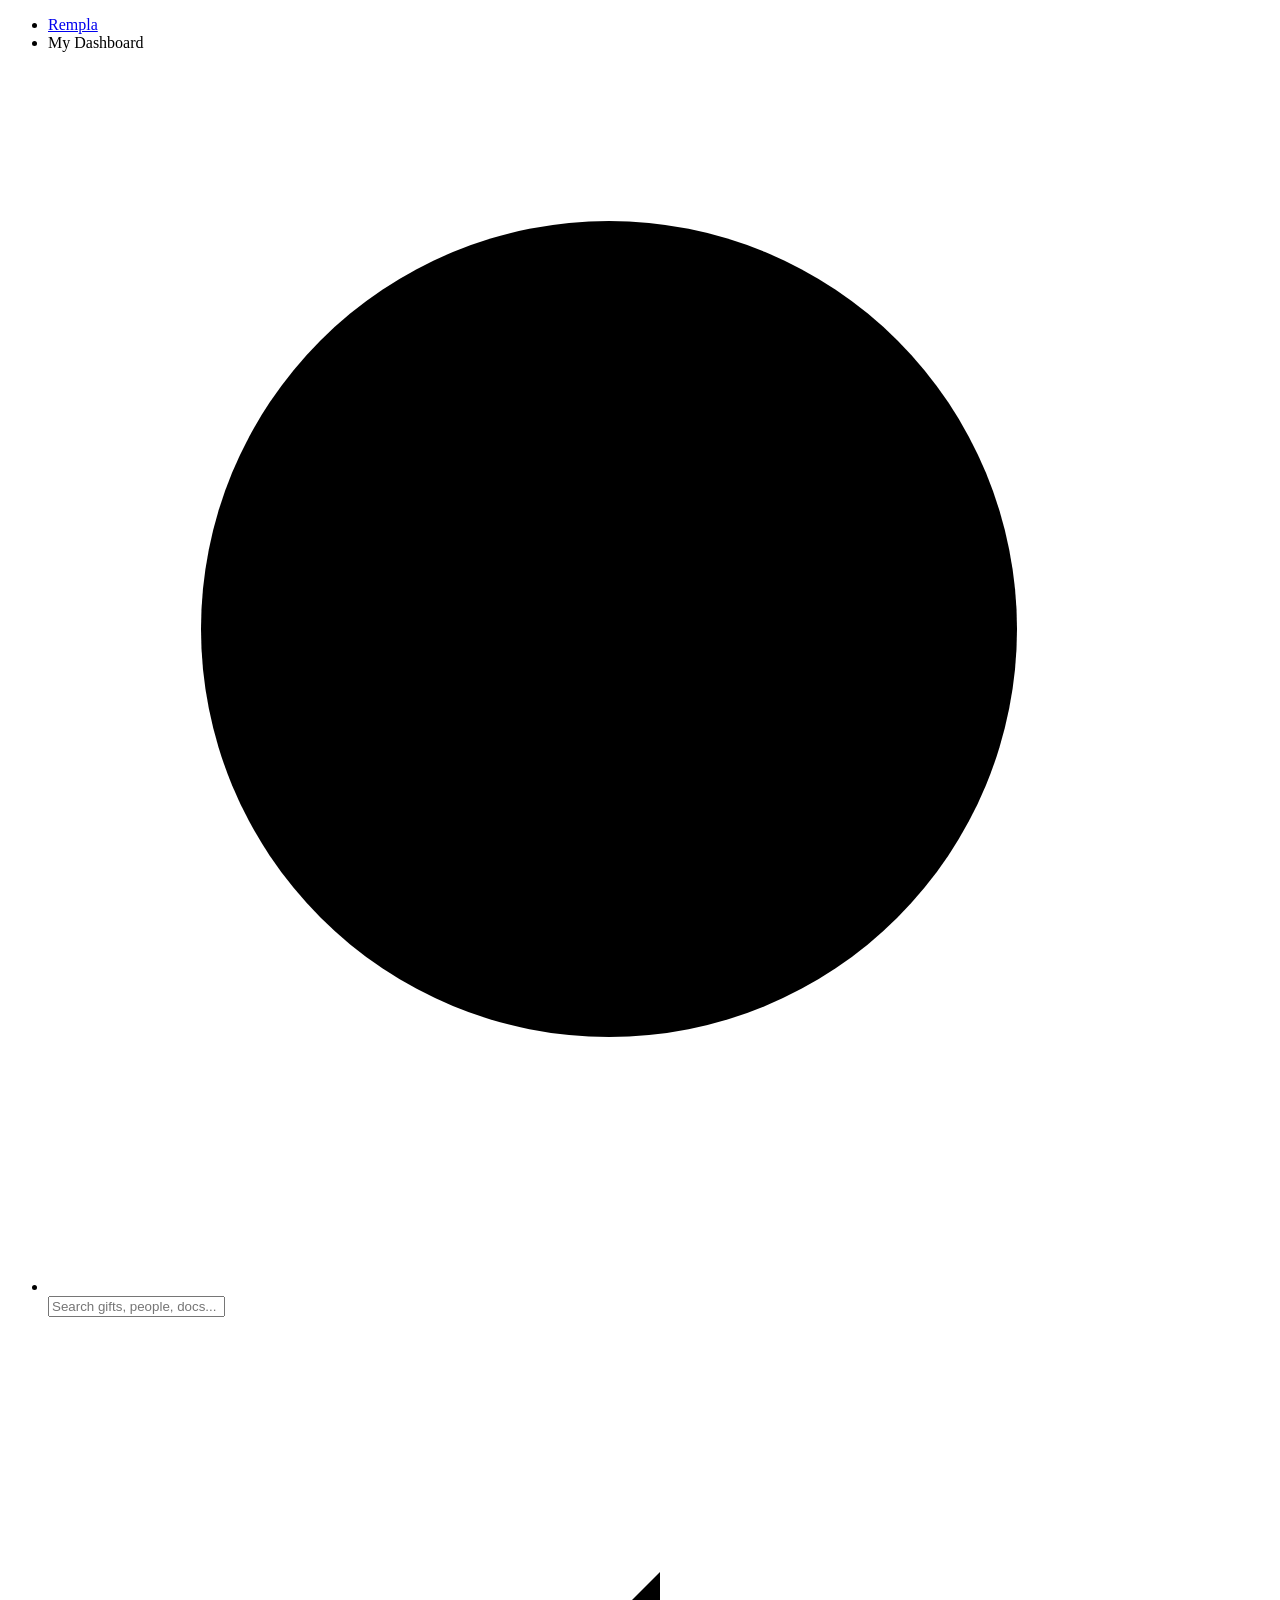
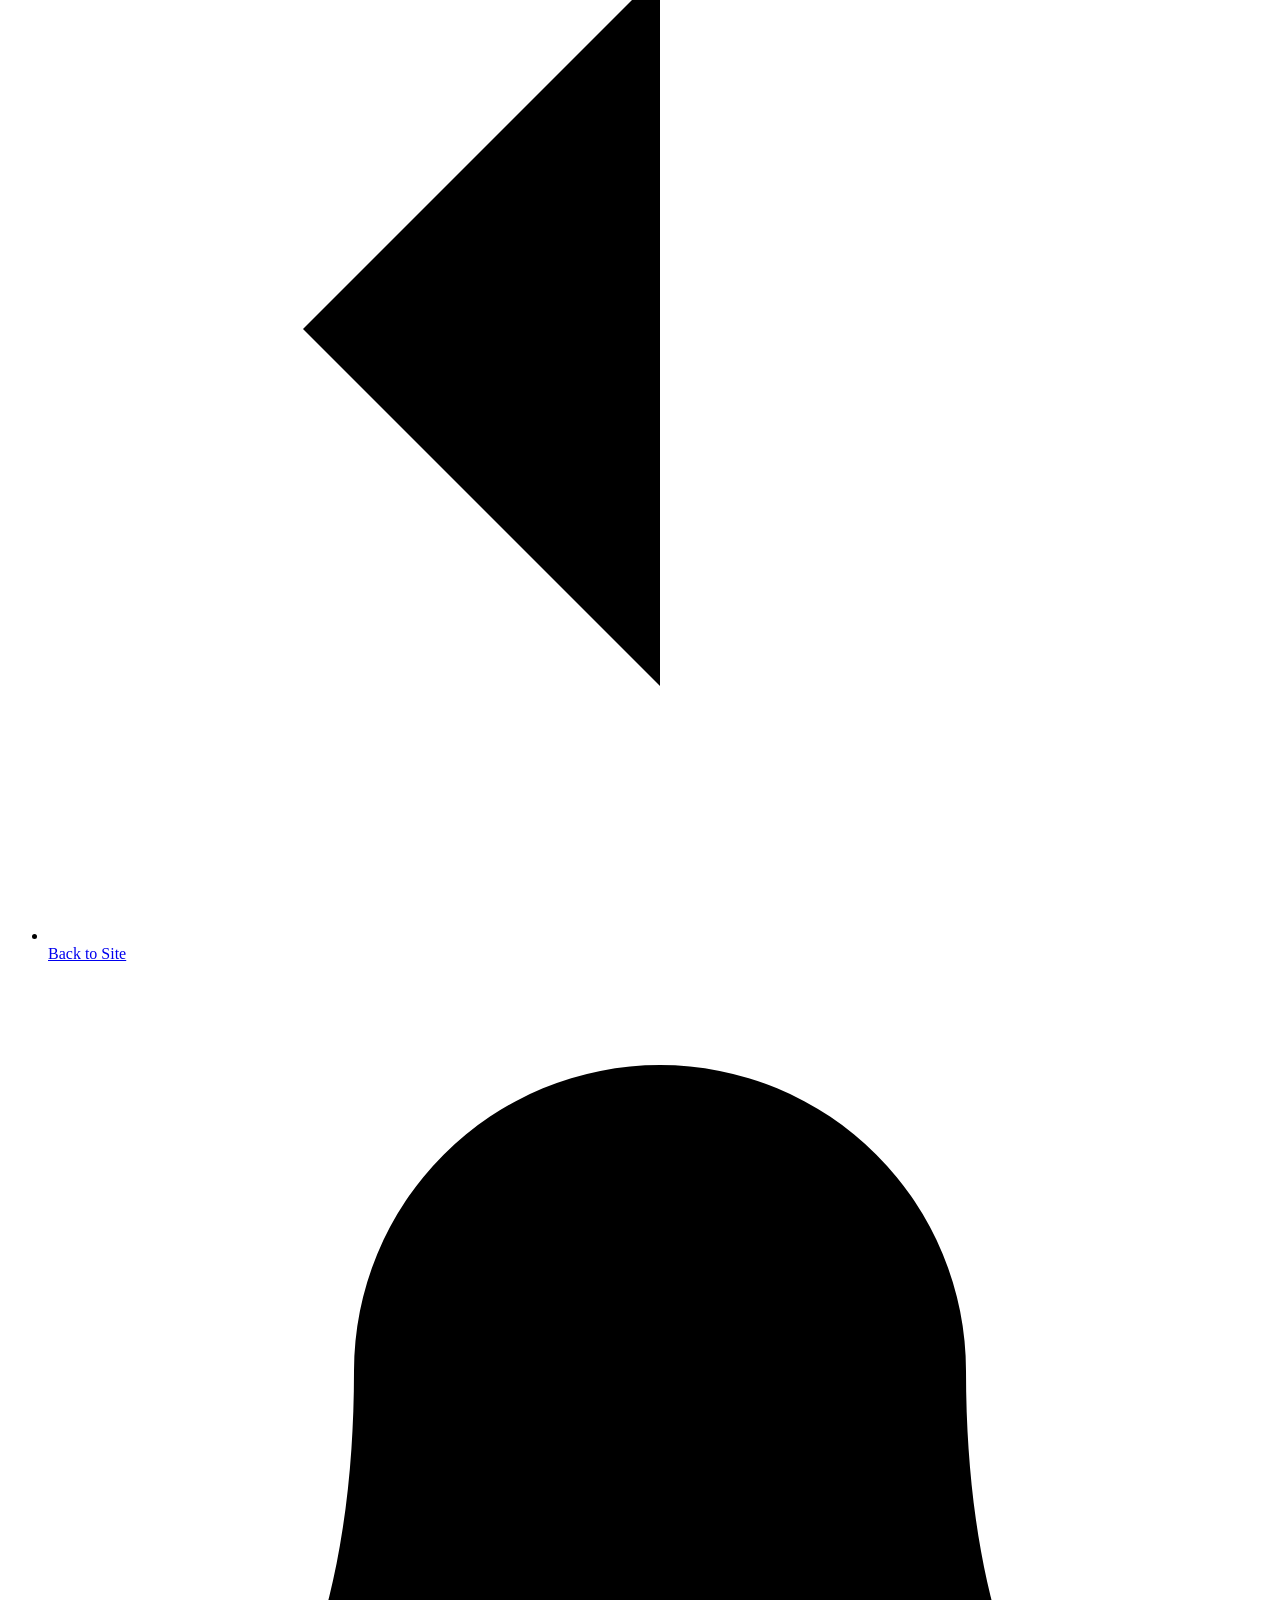
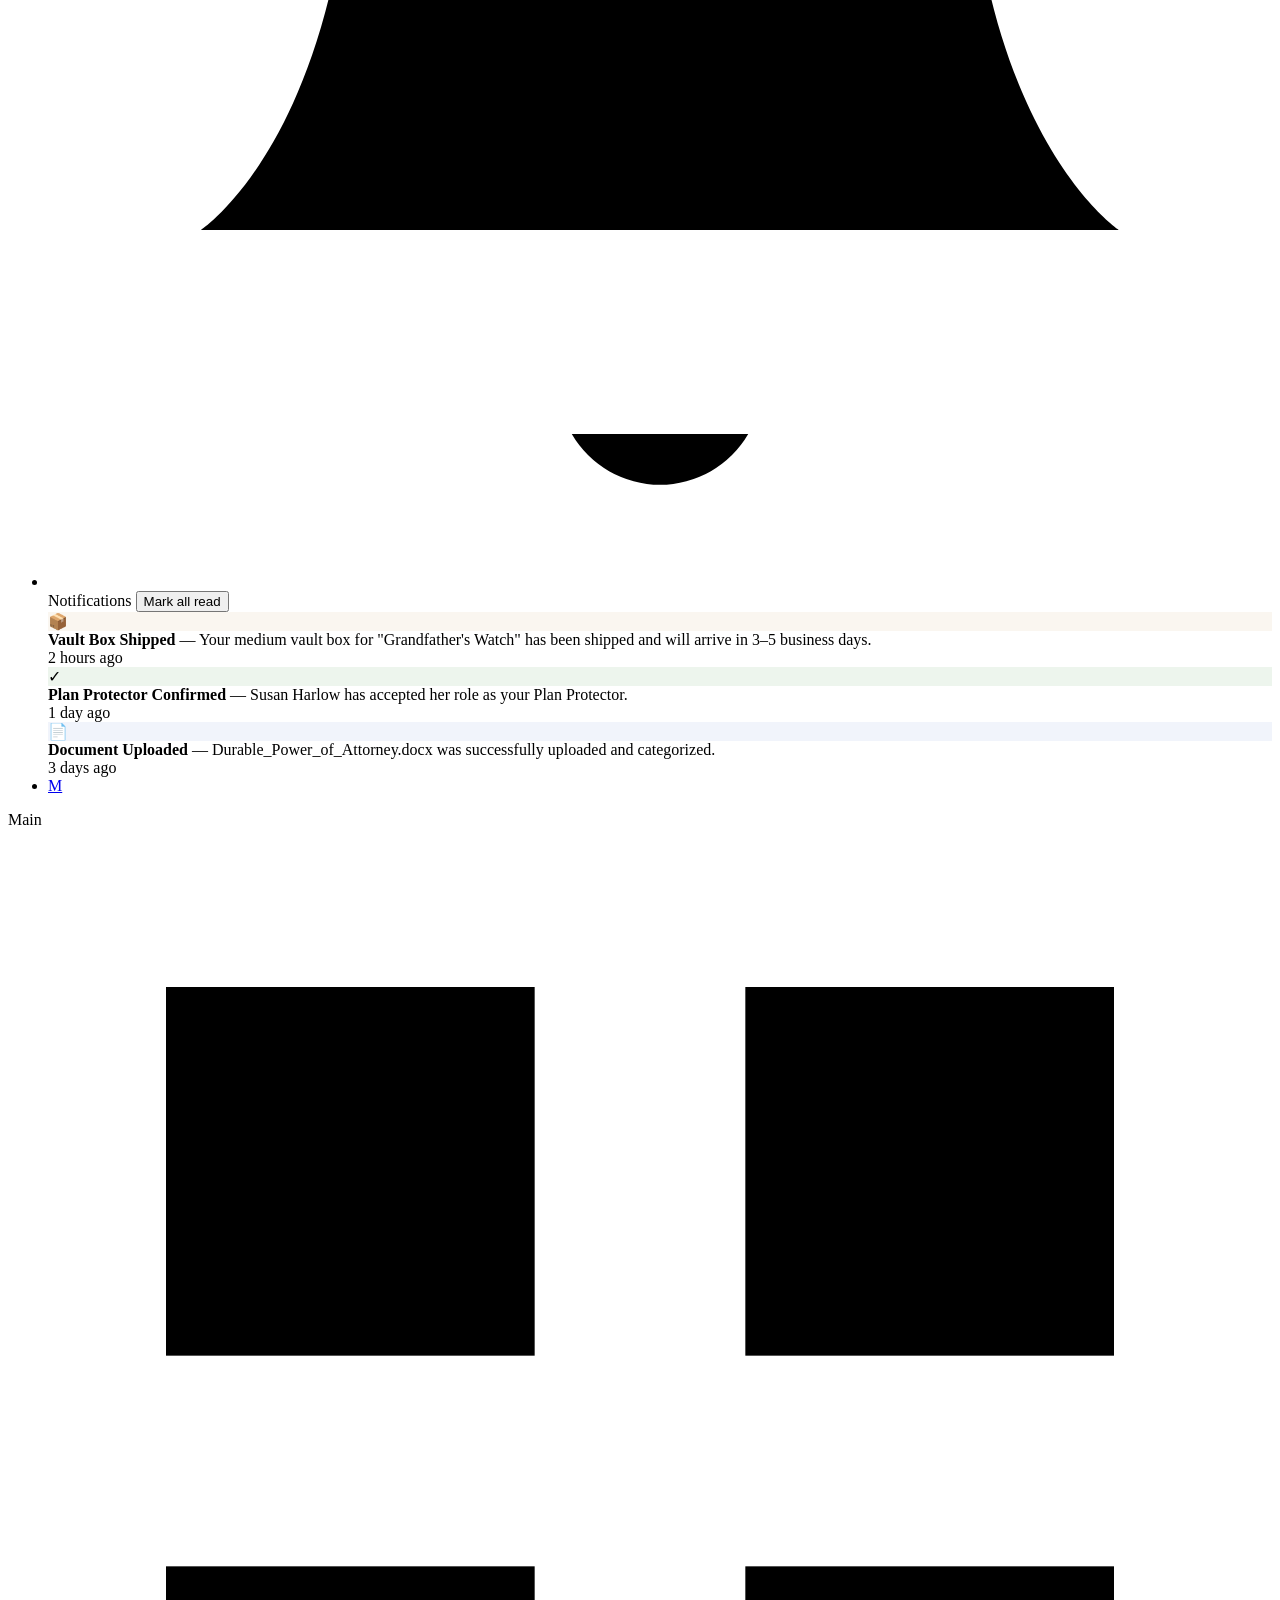
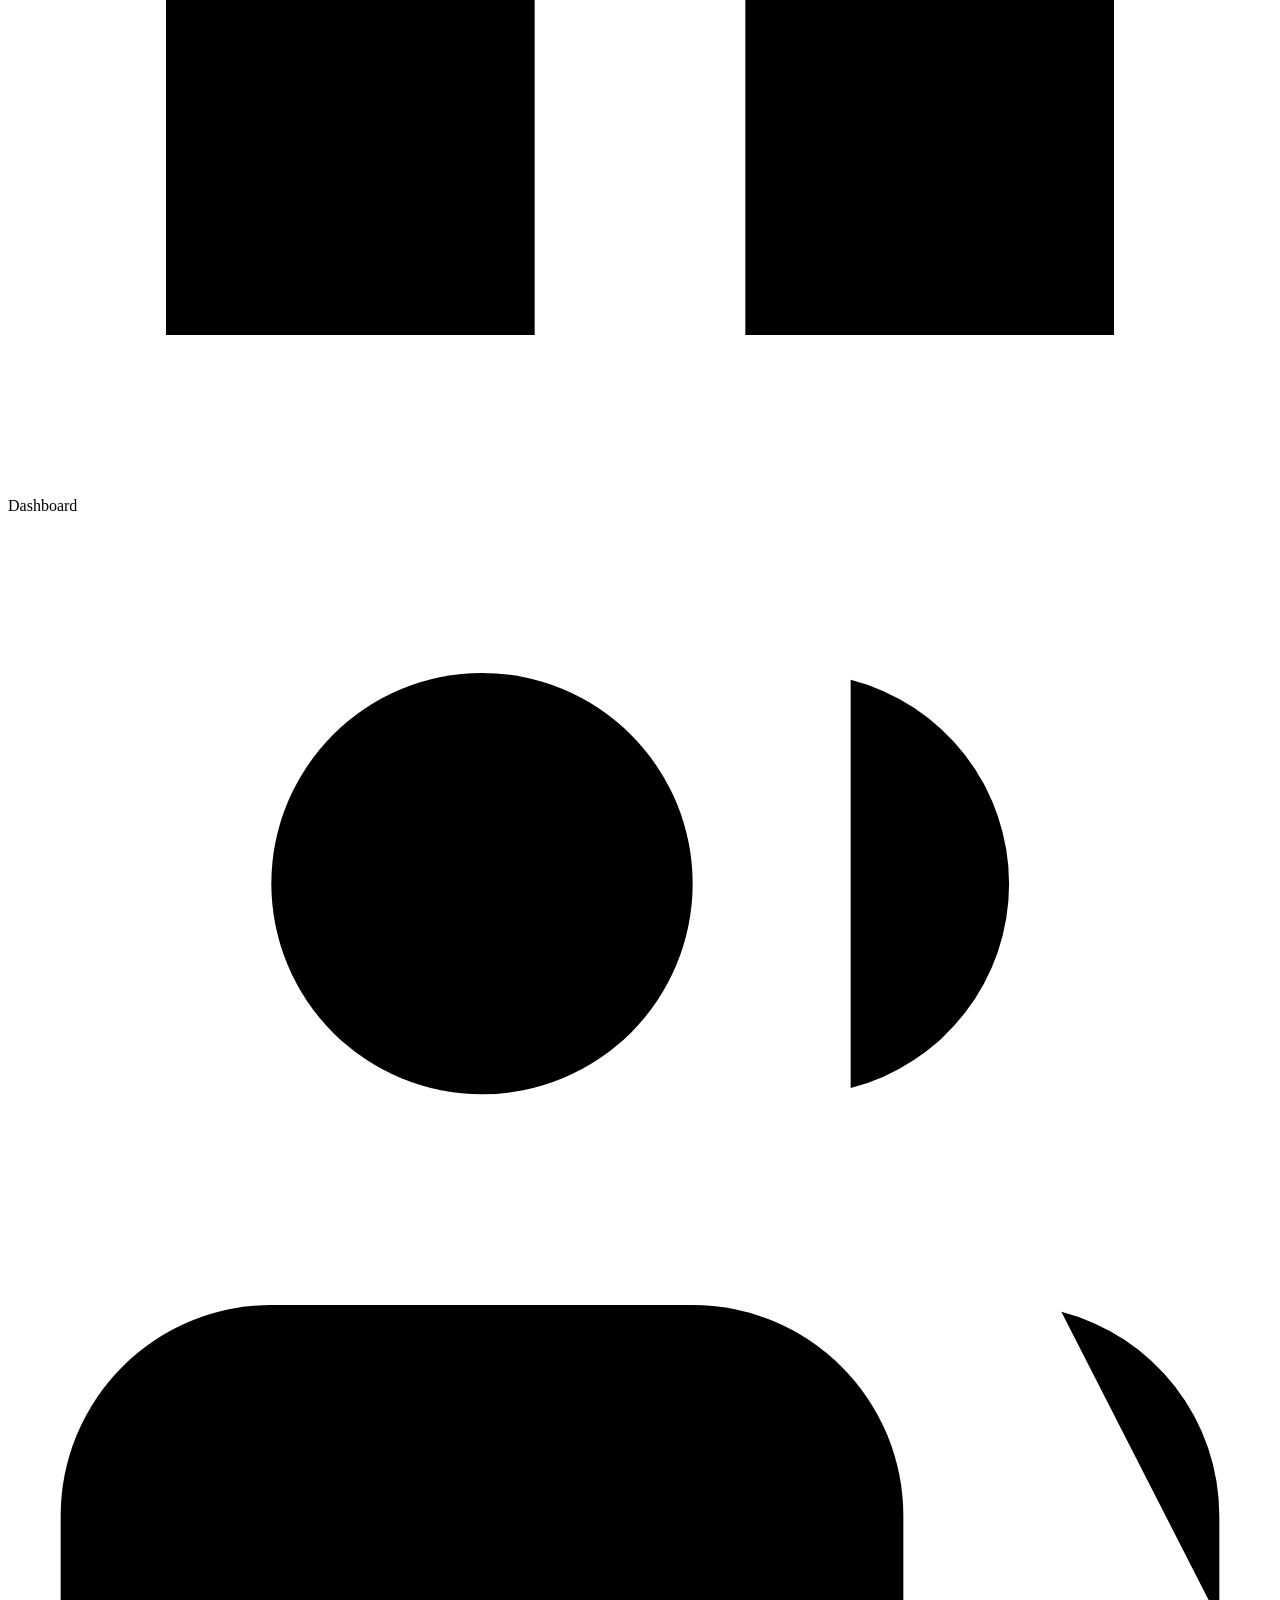
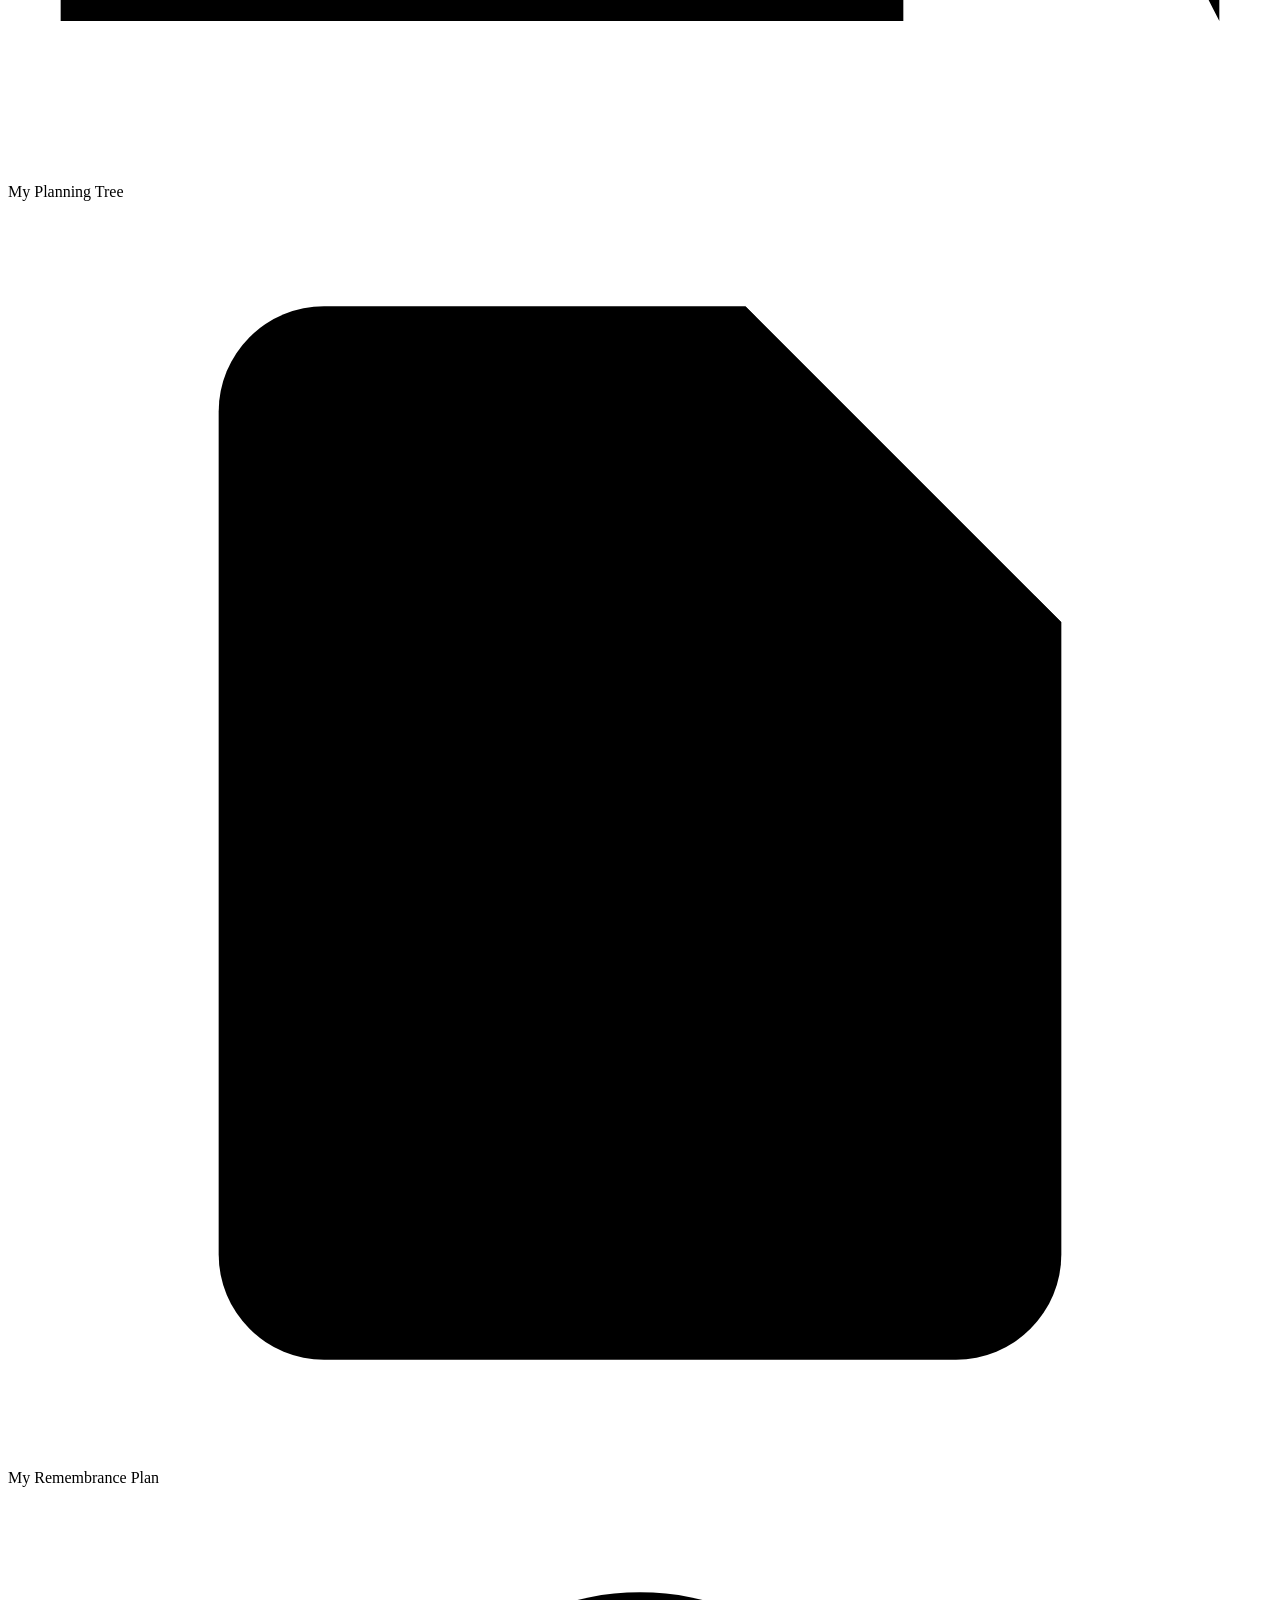
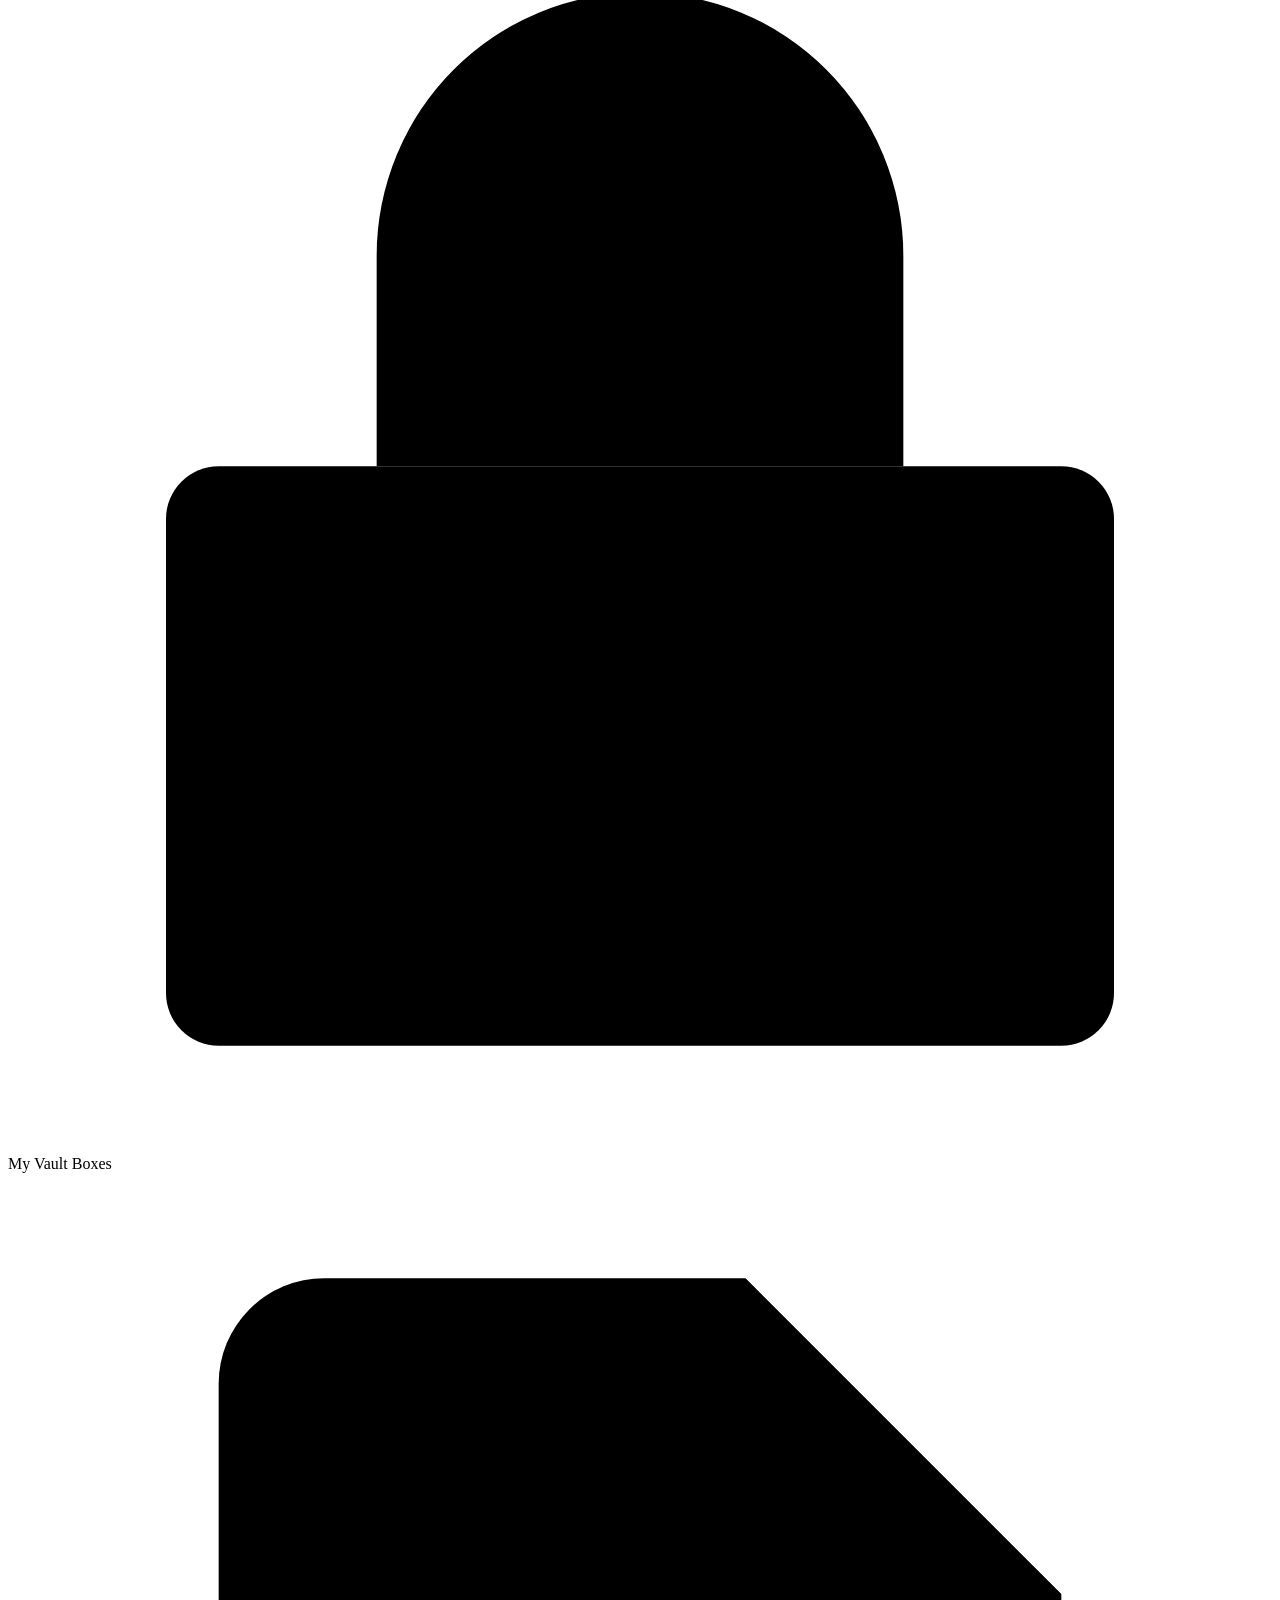
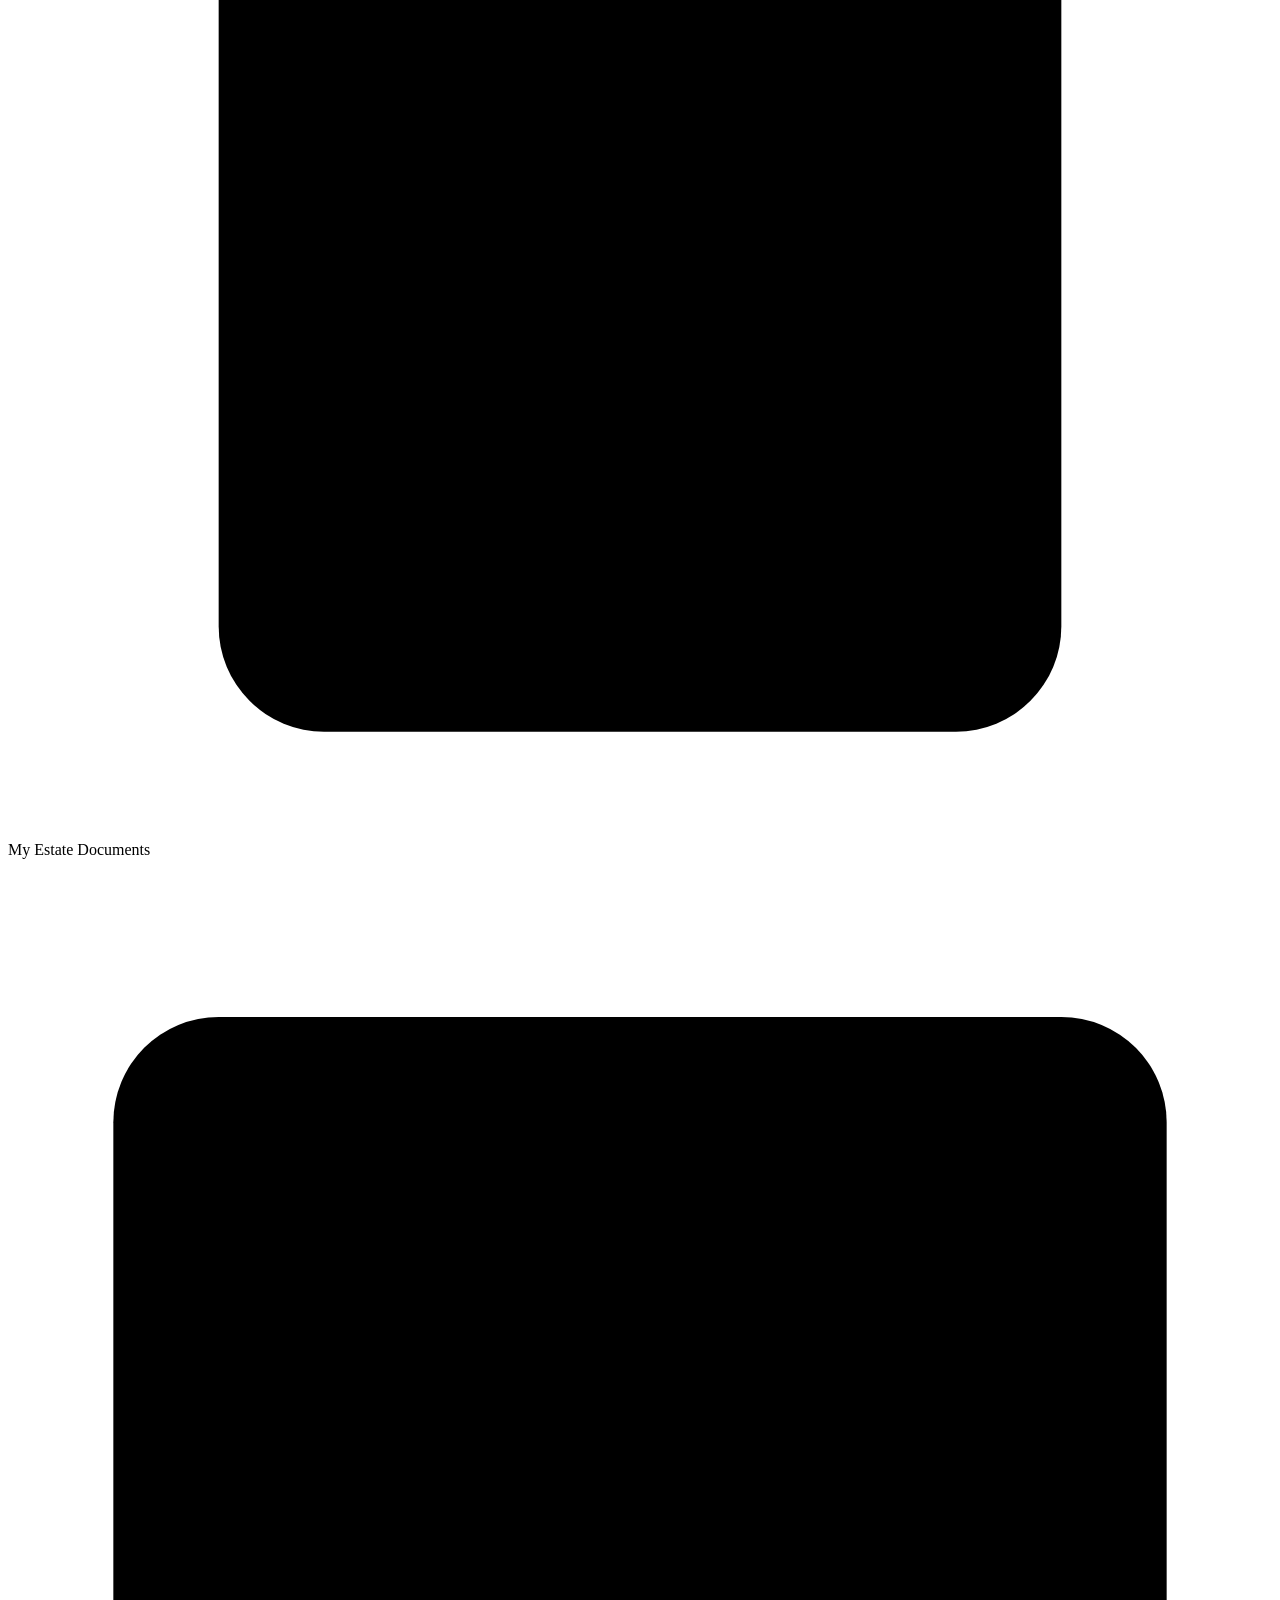
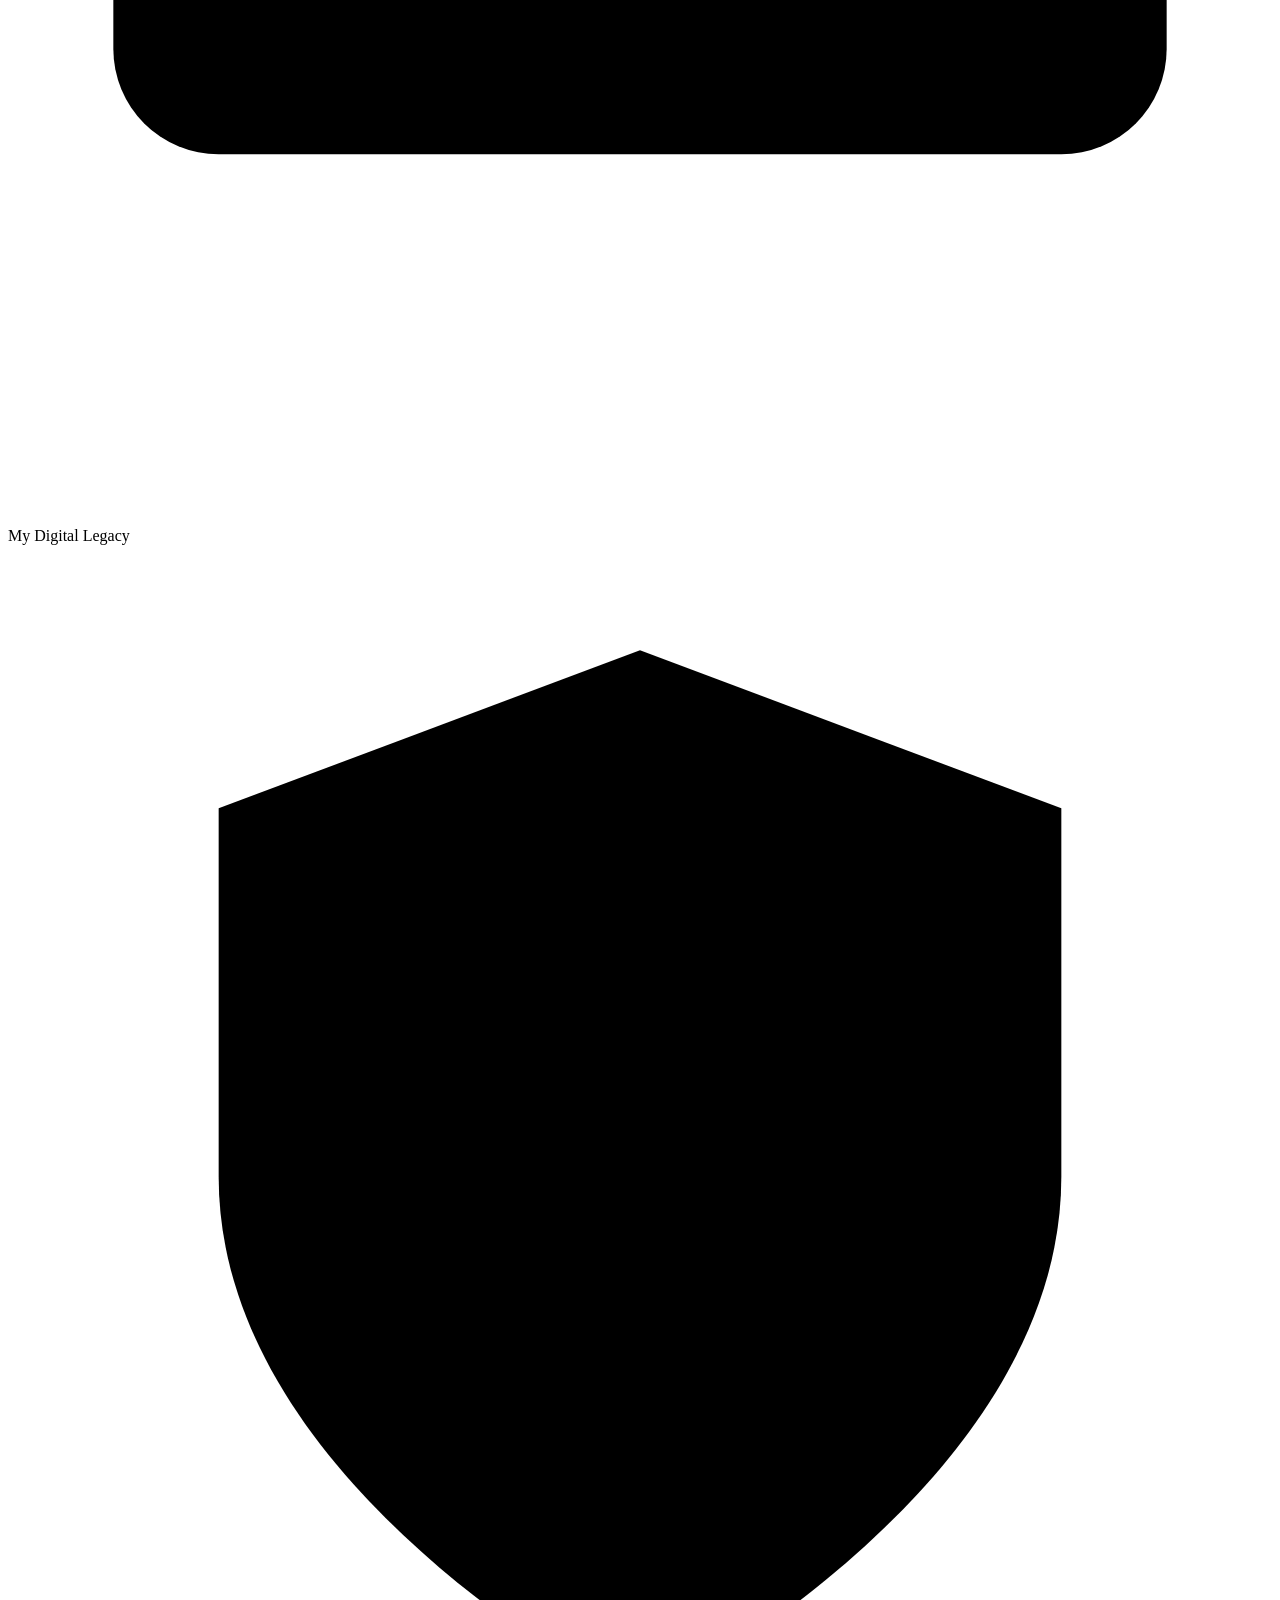
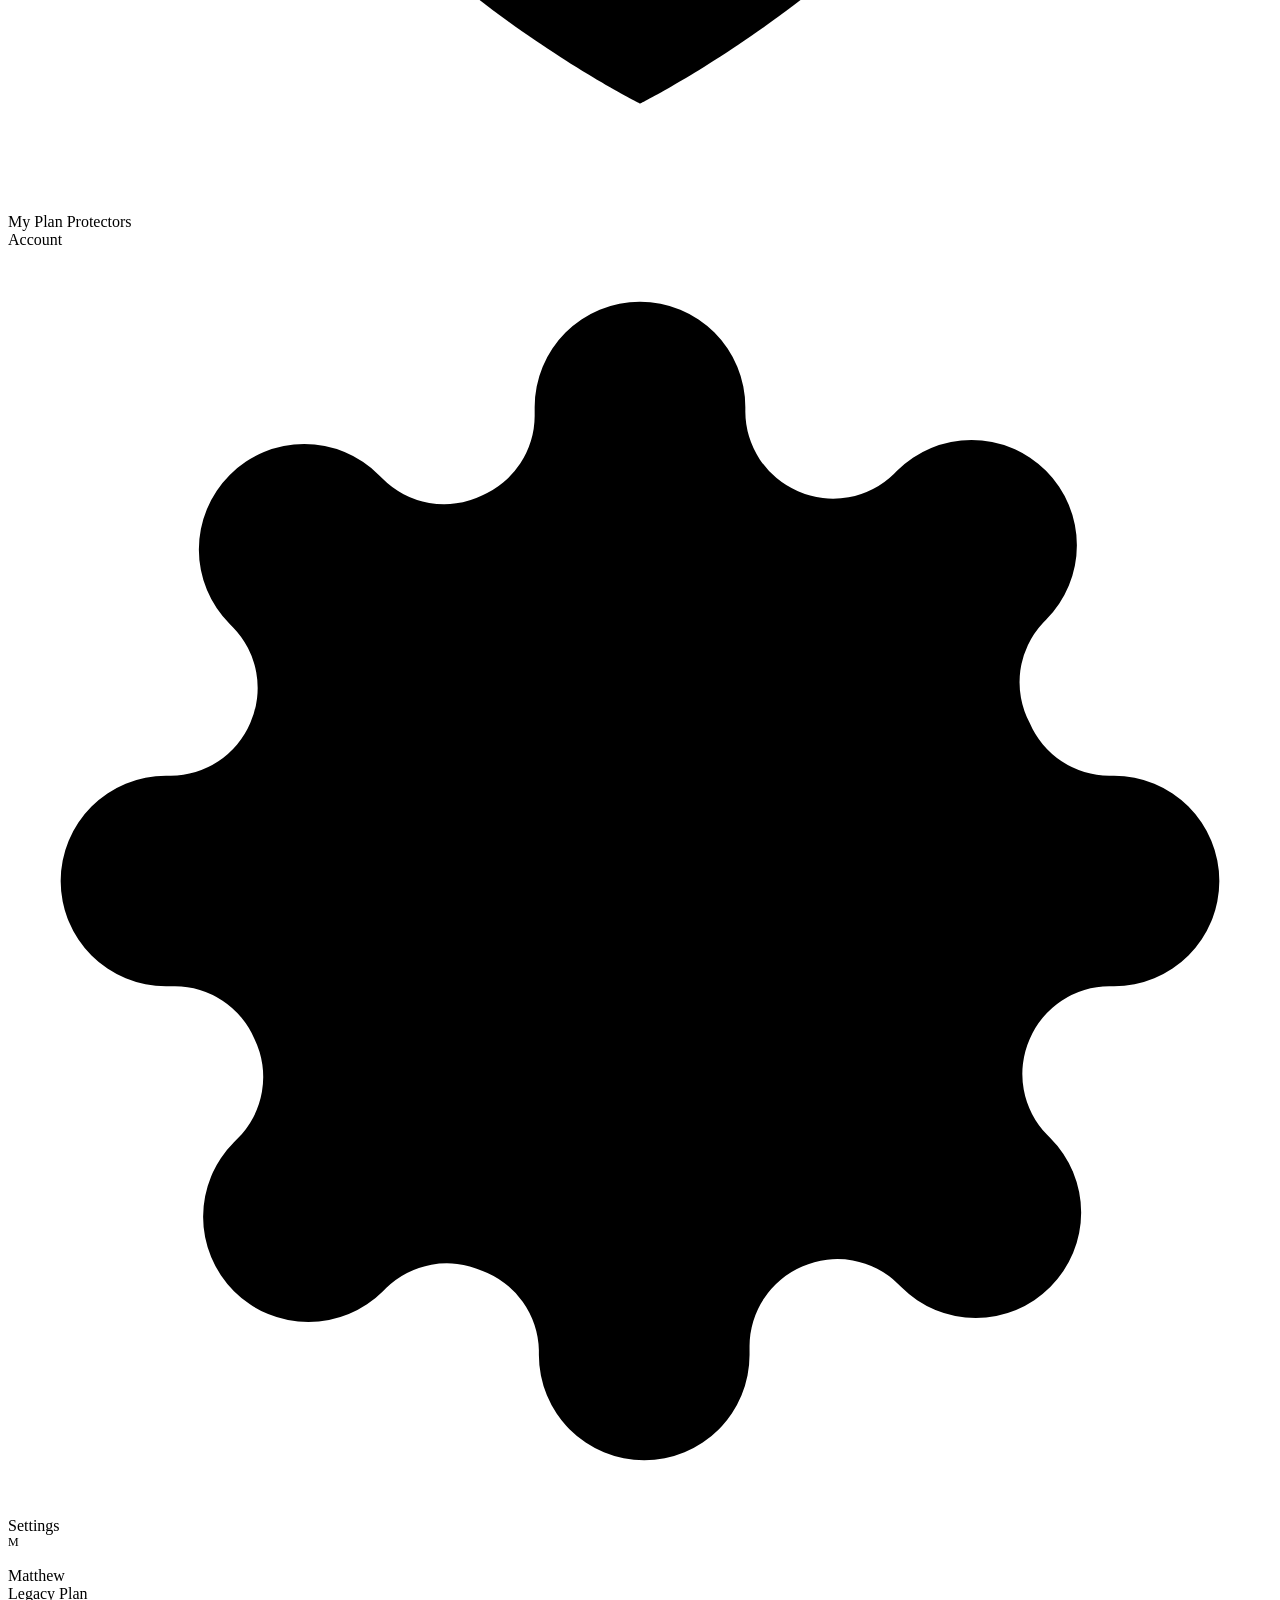
==== dashboard/index.html @ 95b078b5 "Creating folders insted of single files following the project rules" ====
<!DOCTYPE html>
<html lang="en">
<head>
    <meta charset="UTF-8">
    <meta name="viewport" content="width=device-width, initial-scale=1.0">
    <title>Dashboard</title>
    <link rel="stylesheet" href="../assets/css/main.css" />
</head>
<body>
    <div class="container">
        <header>
            <ul><li><a href="index.html" class="the-logo">Rempla</a></li><li class="breadcrumb">My Dashboard</li></ul>
            <ul>
                <li class="dash-search"><svg viewBox="0 0 24 24"><circle cx="11" cy="11" r="8"></circle><line x1="21" y1="21" x2="16.65" y2="16.65"></line></svg><input type="text" placeholder="Search gifts, people, docs..."></li>
                <li><a href="#" class="dash-back"><svg viewBox="0 0 24 24"><path d="M19 12H5M12 5l-7 7 7 7"></path></svg> Back to Site</a></li>
                <li class="notifications"><a href="#" class="inbox-bell"><svg viewBox="0 0 24 24"><path d="M18 8A6 6 0 006 8c0 7-3 9-3 9h18s-3-2-3-9M13.73 21a2 2 0 01-3.46 0"></path></svg></a>
                    <div class="notif-dropdown open" id="notif-dropdown">
                        <div class="notif-dropdown-header">
                            <span>Notifications</span>
                            <button onclick="clearNotifs()">Mark all read</button>
                        </div>
                        <div class="notif-item unread">
                            <div class="notif-icon" style="background:rgba(201,169,110,0.1);">📦</div>
                            <div>
                            <div class="notif-text"><strong>Vault Box Shipped</strong> — Your medium vault box for "Grandfather's Watch" has been shipped and will arrive in 3–5 business days.</div>
                            <div class="notif-time">2 hours ago</div>
                            </div>
                        </div>
                        <div class="notif-item unread">
                            <div class="notif-icon" style="background:rgba(80,160,80,0.1);">✓</div>
                            <div>
                            <div class="notif-text"><strong>Plan Protector Confirmed</strong> — Susan Harlow has accepted her role as your Plan Protector.</div>
                            <div class="notif-time">1 day ago</div>
                            </div>
                        </div>
                        <div class="notif-item">
                            <div class="notif-icon" style="background:rgba(80,120,200,0.08);">📄</div>
                            <div>
                            <div class="notif-text"><strong>Document Uploaded</strong> — Durable_Power_of_Attorney.docx was successfully uploaded and categorized.</div>
                            <div class="notif-time">3 days ago</div>
                            </div>
                        </div>
                    </div>
                </li>
                <li><a href="#" class="dash-avatar">M</a></li>
            </ul>
        </header>
        <div class="dash-content">
            <aside>
                <div class="sidebar-section">
                    <div class="sidebar-section-label">Main</div>
                    <div class="sidebar-link active" id="sl-overview" onclick="setDashTab('overview')">
                        <svg viewBox="0 0 24 24"><rect x="3" y="3" width="7" height="7"></rect><rect x="14" y="3" width="7" height="7"></rect><rect x="3" y="14" width="7" height="7"></rect><rect x="14" y="14" width="7" height="7"></rect></svg>
                        Dashboard
                    </div>
                    <div class="sidebar-link" id="sl-family" onclick="setDashTab('family')">
                        <svg viewBox="0 0 24 24"><path d="M17 21v-2a4 4 0 00-4-4H5a4 4 0 00-4 4v2"></path><circle cx="9" cy="7" r="4"></circle><path d="M23 21v-2a4 4 0 00-3-3.87M16 3.13a4 4 0 010 7.75"></path></svg>
                        My Planning Tree
                    </div>
                    <div class="sidebar-link" id="sl-plans" onclick="setDashTab('plans')">
                        <svg viewBox="0 0 24 24"><path d="M14 2H6a2 2 0 00-2 2v16a2 2 0 002 2h12a2 2 0 002-2V8z"></path><polyline points="14 2 14 8 20 8"></polyline><line x1="16" y1="13" x2="8" y2="13"></line><line x1="16" y1="17" x2="8" y2="17"></line></svg>
                        My Remembrance Plan
                    </div>
                    <div class="sidebar-link" id="sl-vault" onclick="setDashTab('vault')">
                        <svg viewBox="0 0 24 24"><rect x="3" y="11" width="18" height="11" rx="1"></rect><path d="M7 11V7a5 5 0 0110 0v4"></path></svg>
                        My Vault Boxes
                    </div>
                    <div class="sidebar-link" id="sl-documents" onclick="setDashTab('documents')">
                        <svg viewBox="0 0 24 24"><path d="M14 2H6a2 2 0 00-2 2v16a2 2 0 002 2h12a2 2 0 002-2V8z"></path><polyline points="14 2 14 8 20 8"></polyline><line x1="16" y1="13" x2="8" y2="13"></line><line x1="16" y1="17" x2="8" y2="17"></line><line x1="10" y1="9" x2="8" y2="9"></line></svg>
                        My Estate Documents
                    </div>
                    <div class="sidebar-link" id="sl-digital" onclick="setDashTab('digital')">
                        <svg viewBox="0 0 24 24"><rect x="2" y="3" width="20" height="14" rx="2"></rect><path d="M8 21h8M12 17v4"></path><path d="M9 9h1m4 0h1M9 12h6"></path></svg>
                        My Digital Legacy
                    </div>
                    <div class="sidebar-link" id="sl-protectors" onclick="setDashTab('protectors')">
                        <svg viewBox="0 0 24 24"><path d="M12 22s8-4 8-10V5l-8-3-8 3v7c0 6 8 10 8 10z"></path></svg>
                        My Plan Protectors
                    </div>
                </div>
                <div class="sidebar-section">
                    <div class="sidebar-section-label">Account</div>
                    <div class="sidebar-link" id="sl-settings" onclick="setDashTab('settings')">
                        <svg viewBox="0 0 24 24"><circle cx="12" cy="12" r="3"></circle><path d="M19.4 15a1.65 1.65 0 00.33 1.82l.06.06a2 2 0 010 2.83 2 2 0 01-2.83 0l-.06-.06a1.65 1.65 0 00-1.82-.33 1.65 1.65 0 00-1 1.51V21a2 2 0 01-4 0v-.09A1.65 1.65 0 009 19.4a1.65 1.65 0 00-1.82.33l-.06.06a2 2 0 01-2.83-2.83l.06-.06A1.65 1.65 0 004.68 15a1.65 1.65 0 00-1.51-1H3a2 2 0 010-4h.09A1.65 1.65 0 004.6 9a1.65 1.65 0 00-.33-1.82l-.06-.06a2 2 0 012.83-2.83l.06.06A1.65 1.65 0 009 4.68a1.65 1.65 0 001-1.51V3a2 2 0 014 0v.09a1.65 1.65 0 001 1.51 1.65 1.65 0 001.82-.33l.06-.06a2 2 0 012.83 2.83l-.06.06A1.65 1.65 0 0019.4 9a1.65 1.65 0 001.51 1H21a2 2 0 010 4h-.09a1.65 1.65 0 00-1.51 1z"></path></svg>
                        Settings
                    </div>
                </div>
                <div class="sidebar-user">
                    <div class="dash-avatar" style="width:32px;height:32px;font-size:12px;">M</div>
                    <div>
                        <div class="sidebar-user-name">Matthew</div>
                        <div class="sidebar-user-plan">Legacy Plan</div>
                    </div>
                </div>
            </aside>
            <main class="dash-main">
                Dashboard
            </main>
        </div>
    </div>
</body>
</html>
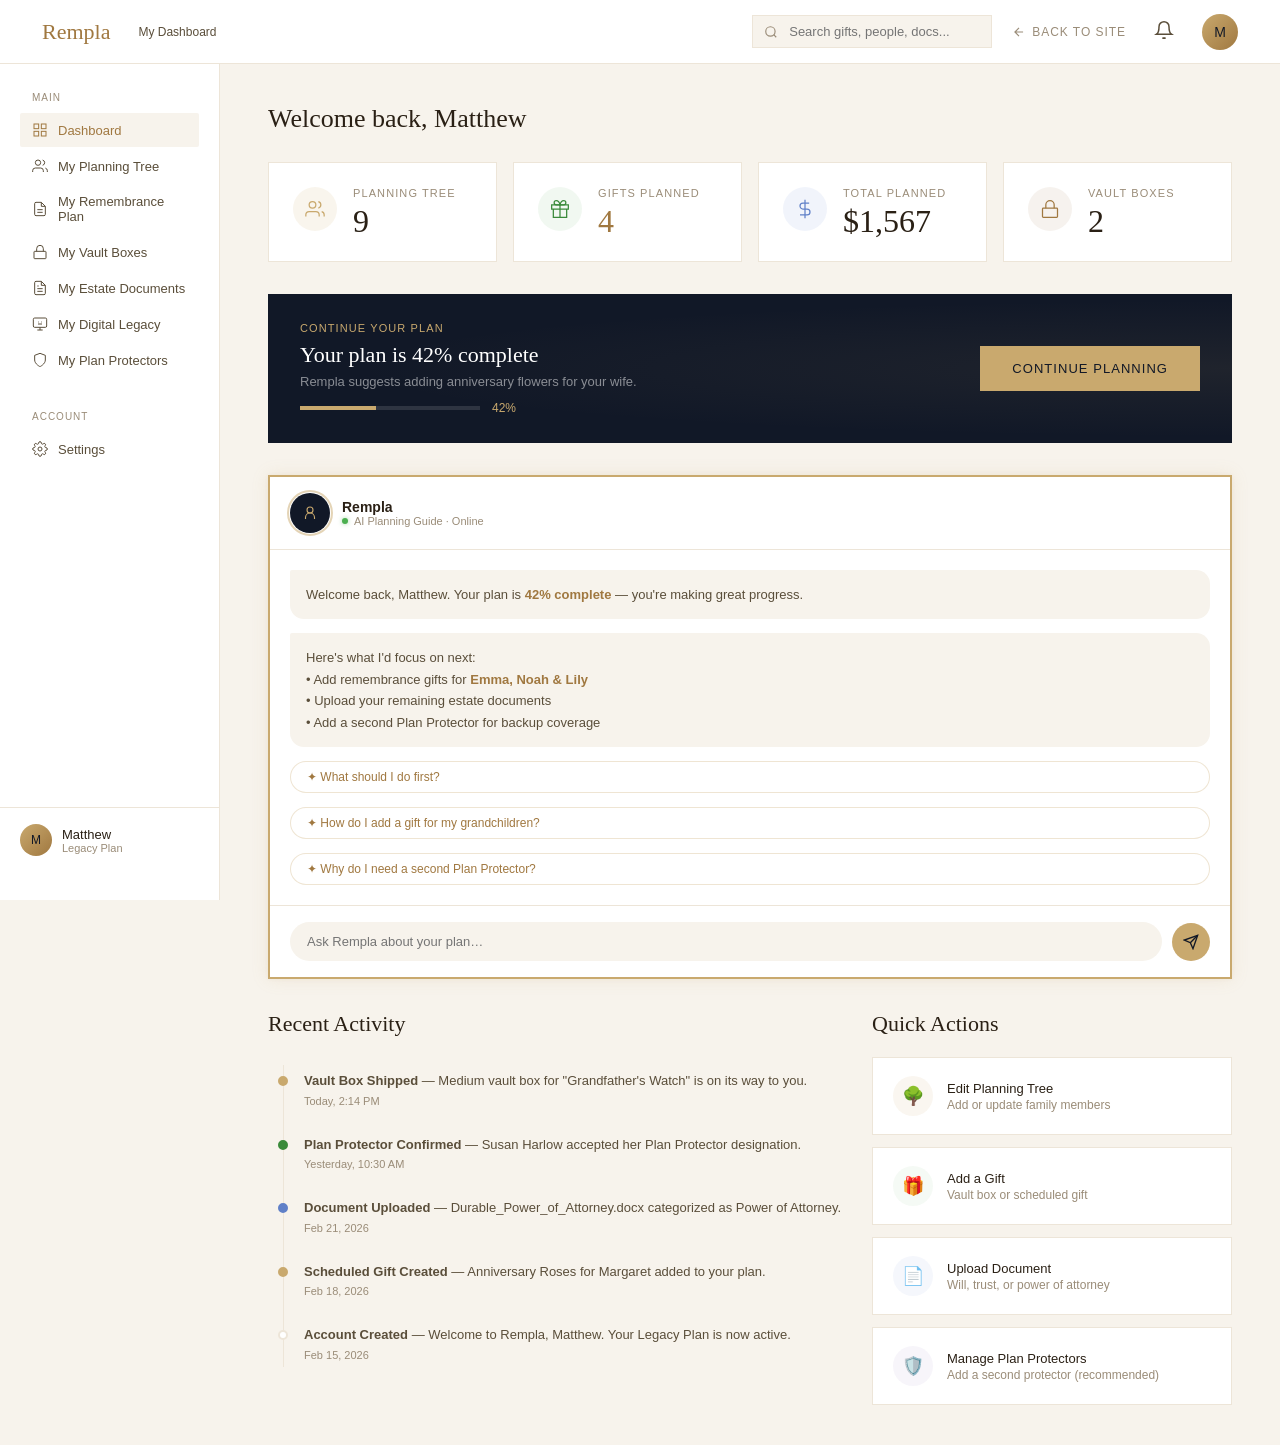
==== commit ba7e02a1: "Adding Dashboard section" ====
--- a/dashboard/index.html
+++ b/dashboard/index.html
@@ -49,38 +49,38 @@
             <aside>
                 <div class="sidebar-section">
                     <div class="sidebar-section-label">Main</div>
-                    <div class="sidebar-link active" id="sl-overview" onclick="setDashTab('overview')">
+                    <div class="sidebar-link active" id="sl-overview" onclick="setDashLink('/dashboard/')">
                         <svg viewBox="0 0 24 24"><rect x="3" y="3" width="7" height="7"></rect><rect x="14" y="3" width="7" height="7"></rect><rect x="3" y="14" width="7" height="7"></rect><rect x="14" y="14" width="7" height="7"></rect></svg>
                         Dashboard
                     </div>
-                    <div class="sidebar-link" id="sl-family" onclick="setDashTab('family')">
+                    <div class="sidebar-link" id="sl-family" onclick="setDashLink('/planning-tree/')">
                         <svg viewBox="0 0 24 24"><path d="M17 21v-2a4 4 0 00-4-4H5a4 4 0 00-4 4v2"></path><circle cx="9" cy="7" r="4"></circle><path d="M23 21v-2a4 4 0 00-3-3.87M16 3.13a4 4 0 010 7.75"></path></svg>
                         My Planning Tree
                     </div>
-                    <div class="sidebar-link" id="sl-plans" onclick="setDashTab('plans')">
+                    <div class="sidebar-link" id="sl-plans" onclick="setDashLink('/remembrance-plan/')">
                         <svg viewBox="0 0 24 24"><path d="M14 2H6a2 2 0 00-2 2v16a2 2 0 002 2h12a2 2 0 002-2V8z"></path><polyline points="14 2 14 8 20 8"></polyline><line x1="16" y1="13" x2="8" y2="13"></line><line x1="16" y1="17" x2="8" y2="17"></line></svg>
                         My Remembrance Plan
                     </div>
-                    <div class="sidebar-link" id="sl-vault" onclick="setDashTab('vault')">
+                    <div class="sidebar-link" id="sl-vault" onclick="setDashLink('#')">
                         <svg viewBox="0 0 24 24"><rect x="3" y="11" width="18" height="11" rx="1"></rect><path d="M7 11V7a5 5 0 0110 0v4"></path></svg>
                         My Vault Boxes
                     </div>
-                    <div class="sidebar-link" id="sl-documents" onclick="setDashTab('documents')">
+                    <div class="sidebar-link" id="sl-documents" onclick="setDashLink('#')">
                         <svg viewBox="0 0 24 24"><path d="M14 2H6a2 2 0 00-2 2v16a2 2 0 002 2h12a2 2 0 002-2V8z"></path><polyline points="14 2 14 8 20 8"></polyline><line x1="16" y1="13" x2="8" y2="13"></line><line x1="16" y1="17" x2="8" y2="17"></line><line x1="10" y1="9" x2="8" y2="9"></line></svg>
                         My Estate Documents
                     </div>
-                    <div class="sidebar-link" id="sl-digital" onclick="setDashTab('digital')">
+                    <div class="sidebar-link" id="sl-digital" onclick="setDashLink('#')">
                         <svg viewBox="0 0 24 24"><rect x="2" y="3" width="20" height="14" rx="2"></rect><path d="M8 21h8M12 17v4"></path><path d="M9 9h1m4 0h1M9 12h6"></path></svg>
                         My Digital Legacy
                     </div>
-                    <div class="sidebar-link" id="sl-protectors" onclick="setDashTab('protectors')">
+                    <div class="sidebar-link" id="sl-protectors" onclick="setDashLink('/plan-protectors/')">
                         <svg viewBox="0 0 24 24"><path d="M12 22s8-4 8-10V5l-8-3-8 3v7c0 6 8 10 8 10z"></path></svg>
                         My Plan Protectors
                     </div>
                 </div>
                 <div class="sidebar-section">
                     <div class="sidebar-section-label">Account</div>
-                    <div class="sidebar-link" id="sl-settings" onclick="setDashTab('settings')">
+                    <div class="sidebar-link" id="sl-settings" onclick="setDashLink('/settings/')">
                         <svg viewBox="0 0 24 24"><circle cx="12" cy="12" r="3"></circle><path d="M19.4 15a1.65 1.65 0 00.33 1.82l.06.06a2 2 0 010 2.83 2 2 0 01-2.83 0l-.06-.06a1.65 1.65 0 00-1.82-.33 1.65 1.65 0 00-1 1.51V21a2 2 0 01-4 0v-.09A1.65 1.65 0 009 19.4a1.65 1.65 0 00-1.82.33l-.06.06a2 2 0 01-2.83-2.83l.06-.06A1.65 1.65 0 004.68 15a1.65 1.65 0 00-1.51-1H3a2 2 0 010-4h.09A1.65 1.65 0 004.6 9a1.65 1.65 0 00-.33-1.82l-.06-.06a2 2 0 012.83-2.83l.06.06A1.65 1.65 0 009 4.68a1.65 1.65 0 001-1.51V3a2 2 0 014 0v.09a1.65 1.65 0 001 1.51 1.65 1.65 0 001.82-.33l.06-.06a2 2 0 012.83 2.83l-.06.06A1.65 1.65 0 0019.4 9a1.65 1.65 0 001.51 1H21a2 2 0 010 4h-.09a1.65 1.65 0 00-1.51 1z"></path></svg>
                         Settings
                     </div>
@@ -94,9 +94,160 @@
                 </div>
             </aside>
             <main class="dash-main">
-                Dashboard
+                <!-- OVERVIEW tab -->
+                <div class="tab-panel active" id="tab-overview">
+                    <h2 class="planning-tree-title" style="margin-bottom:28px">Welcome back, Matthew</h2>
+
+                    <div class="dash-stats-grid">
+                    <div class="dash-stat-card">
+                        <div class="dash-stat-icon" style="background:rgba(201,169,110,0.12);">
+                        <svg viewBox="0 0 24 24" style="stroke:#c9a96e;"><path d="M17 21v-2a4 4 0 00-4-4H5a4 4 0 00-4 4v2"></path><circle cx="9" cy="7" r="4"></circle><path d="M23 21v-2a4 4 0 00-3-3.87M16 3.13a4 4 0 010 7.75"></path></svg>
+                        </div>
+                        <div>
+                        <div class="dash-stat-label">Planning Tree</div>
+                        <div class="dash-stat-value">9</div>
+                        </div>
+                    </div>
+                    <div class="dash-stat-card">
+                        <div class="dash-stat-icon" style="background:rgba(80,160,80,0.08);">
+                        <svg viewBox="0 0 24 24" style="stroke:#3a8a3a;"><path d="M20 12v10H4V12"></path><path d="M2 7h20v5H2z"></path><path d="M12 22V7"></path><path d="M12 7H7.5a2.5 2.5 0 110-5C11 2 12 7 12 7z"></path><path d="M12 7h4.5a2.5 2.5 0 100-5C13 2 12 7 12 7z"></path></svg>
+                        </div>
+                        <div>
+                        <div class="dash-stat-label">Gifts Planned</div>
+                        <div class="dash-stat-value" style="color:#a07840;">4</div>
+                        </div>
+                    </div>
+                    <div class="dash-stat-card">
+                        <div class="dash-stat-icon" style="background:rgba(80,120,200,0.08);">
+                        <svg viewBox="0 0 24 24" style="stroke:#6080c8;"><line x1="12" y1="1" x2="12" y2="23"></line><path d="M17 5H9.5a3.5 3.5 0 100 7h5a3.5 3.5 0 010 7H6"></path></svg>
+                        </div>
+                        <div>
+                        <div class="dash-stat-label">Total Planned</div>
+                        <div class="dash-stat-value">$1,567</div>
+                        </div>
+                    </div>
+                    <div class="dash-stat-card">
+                        <div class="dash-stat-icon" style="background:rgba(138,96,48,0.08);">
+                        <svg viewBox="0 0 24 24" style="stroke:#a07840;"><rect x="3" y="11" width="18" height="11" rx="1"></rect><path d="M7 11V7a5 5 0 0110 0v4"></path></svg>
+                        </div>
+                        <div>
+                        <div class="dash-stat-label">Vault Boxes</div>
+                        <div class="dash-stat-value">2</div>
+                        </div>
+                    </div>
+                    </div>
+
+                    <!-- CTA Banner -->
+                    <div class="dash-cta-banner">
+                    <div style="position:relative;z-index:1;">
+                        <div class="dash-cta-eyebrow">Continue Your Plan</div>
+                        <div class="dash-cta-title">Your plan is 42% complete</div>
+                        <div class="dash-cta-sub">Rempla suggests adding anniversary flowers for your wife.</div>
+                        <div class="dash-cta-progress">
+                        <div class="dash-cta-bar"><div class="dash-cta-fill" style="width:42%"></div></div>
+                        <div class="dash-cta-percent">42%</div>
+                        </div>
+                    </div>
+                    <button class="btn-hero-primary" onclick="setDashLink('/planning-tree/')" style="position:relative;z-index:1;">Continue Planning</button>
+                    </div>
+
+                    <!-- Rempla AI Assistant -->
+                    <div class="rempla-chat" style="position:relative;margin-bottom:32px;">
+                    <div class="chat-header">
+                        <div class="chat-ai-avatar"><svg viewBox="0 0 24 24"><circle cx="12" cy="8" r="4"></circle><path d="M6 20v-2a6 6 0 0112 0v2"></path></svg></div>
+                        <div class="chat-header-title"><div class="chat-header-name">Rempla</div><div class="chat-header-status">AI Planning Guide · Online</div></div><div class="chat-typing-dots"><span></span><span></span><span></span></div>
+                    </div>
+                    <div class="chat-messages" id="overview-chat-messages" style="min-height:auto;">
+                        <div class="chat-msg chat-msg-ai">Welcome back, Matthew. Your plan is <strong>42% complete</strong> — you're making great progress.</div>
+                        <div class="chat-msg chat-msg-ai">Here's what I'd focus on next:<br>• Add remembrance gifts for <strong>Emma, Noah &amp; Lily</strong><br>• Upload your remaining estate documents<br>• Add a second Plan Protector for backup coverage</div>
+                        <div class="chat-suggestion" onclick="chatSuggest('overview-chat',this,'What should I do first?')">✦ What should I do first?</div>
+                        <div class="chat-suggestion" onclick="chatSuggest('overview-chat',this,'How do I add a gift for my grandchildren?')">✦ How do I add a gift for my grandchildren?</div>
+                        <div class="chat-suggestion" onclick="chatSuggest('overview-chat',this,'Why do I need a second Plan Protector?')">✦ Why do I need a second Plan Protector?</div>
+                    </div>
+                    <div class="chat-input-area">
+                        <input class="chat-input" id="overview-chat-input" placeholder="Ask Rempla about your plan…" type="text" onkeydown="if(event.key==='Enter')sendChat('overview-chat')">
+                        <button class="chat-send" onclick="sendChat('overview-chat')">
+                        <svg viewBox="0 0 24 24"><line x1="22" y1="2" x2="11" y2="13"></line><polygon points="22 2 15 22 11 13 2 9 22 2"></polygon></svg>
+                        </button>
+                    </div>
+                    </div>
+
+                    <!-- Activity + Quick Actions -->
+                    <div class="dash-overview-grid">
+                    <div>
+                        <div class="dash-section-title">Recent Activity</div>
+                        <div class="activity-timeline">
+                        <div class="activity-item">
+                            <div class="activity-dot gold"></div>
+                            <div class="activity-content">
+                            <div class="activity-text"><strong>Vault Box Shipped</strong> — Medium vault box for "Grandfather's Watch" is on its way to you.</div>
+                            <div class="activity-time">Today, 2:14 PM</div>
+                            </div>
+                        </div>
+                        <div class="activity-item">
+                            <div class="activity-dot green"></div>
+                            <div class="activity-content">
+                            <div class="activity-text"><strong>Plan Protector Confirmed</strong> — Susan Harlow accepted her Plan Protector designation.</div>
+                            <div class="activity-time">Yesterday, 10:30 AM</div>
+                            </div>
+                        </div>
+                        <div class="activity-item">
+                            <div class="activity-dot blue"></div>
+                            <div class="activity-content">
+                            <div class="activity-text"><strong>Document Uploaded</strong> — Durable_Power_of_Attorney.docx categorized as Power of Attorney.</div>
+                            <div class="activity-time">Feb 21, 2026</div>
+                            </div>
+                        </div>
+                        <div class="activity-item">
+                            <div class="activity-dot gold"></div>
+                            <div class="activity-content">
+                            <div class="activity-text"><strong>Scheduled Gift Created</strong> — Anniversary Roses for Margaret added to your plan.</div>
+                            <div class="activity-time">Feb 18, 2026</div>
+                            </div>
+                        </div>
+                        <div class="activity-item">
+                            <div class="activity-dot"></div>
+                            <div class="activity-content">
+                            <div class="activity-text"><strong>Account Created</strong> — Welcome to Rempla, Matthew. Your Legacy Plan is now active.</div>
+                            <div class="activity-time">Feb 15, 2026</div>
+                            </div>
+                        </div>
+                        </div>
+                    </div>
+
+                    <!-- Quick Actions -->
+                    <div>
+                        <div class="dash-section-title">Quick Actions</div>
+                        <div class="quick-actions">
+                        <button class="quick-action-btn" onclick="setDashLink('/planning-tree/')">
+                            <div class="quick-action-icon" style="background:rgba(201,169,110,0.1);">🌳</div>
+                            <div><div class="quick-action-label">Edit Planning Tree</div><div class="quick-action-desc">Add or update family members</div></div>
+                        </button>
+                        <button class="quick-action-btn" onclick="setDashLink('/remembrance-plan/')">
+                            <div class="quick-action-icon" style="background:rgba(80,160,80,0.06);">🎁</div>
+                            <div><div class="quick-action-label">Add a Gift</div><div class="quick-action-desc">Vault box or scheduled gift</div></div>
+                        </button>
+                        <button class="quick-action-btn" onclick="setDashLink('#')">
+                            <div class="quick-action-icon" style="background:rgba(80,120,200,0.06);">📄</div>
+                            <div><div class="quick-action-label">Upload Document</div><div class="quick-action-desc">Will, trust, or power of attorney</div></div>
+                        </button>
+                        <button class="quick-action-btn" onclick="setDashLink('/plan-protectors/')">
+                            <div class="quick-action-icon" style="background:rgba(123,94,167,0.06);">🛡️</div>
+                            <div><div class="quick-action-label">Manage Plan Protectors</div><div class="quick-action-desc">Add a second protector (recommended)</div></div>
+                        </button>
+                        </div>
+                    </div>
+                    </div>
+                </div>
             </main>
         </div>
     </div>
+
+    <script>
+        function setDashLink(link) {
+            var linkDash = link;
+            window.location.href = linkDash;
+        }
+    </script>
 </body>
 </html>
--- a/assets/css/main.css
+++ b/assets/css/main.css
@@ -0,0 +1,1401 @@
+a {
+  text-decoration: none;
+}
+
+@keyframes chatGlowPulse {
+  0%, 100% {
+    box-shadow: 0 0 16px rgba(201, 169, 110, 0.15), 0 0 4px rgba(201, 169, 110, 0.1);
+  }
+  50% {
+    box-shadow: 0 0 24px rgba(201, 169, 110, 0.25), 0 0 8px rgba(201, 169, 110, 0.15);
+  }
+}
+@keyframes avatarBreathe {
+  0%, 100% {
+    transform: scale(1);
+    opacity: 0.4;
+  }
+  50% {
+    transform: scale(1.1);
+    opacity: 0.7;
+  }
+}
+@keyframes typingBounce {
+  0%, 60%, 100% {
+    transform: translateY(0);
+    opacity: 0.3;
+  }
+  30% {
+    transform: translateY(-4px);
+    opacity: 1;
+  }
+}
+* {
+  box-sizing: border-box;
+  margin: 0;
+  padding: 0;
+  font-family: "Jost", sans-serif;
+}
+
+.container {
+  width: 100%;
+  height: 100%;
+  background-color: #f7f3ec;
+}
+.container header {
+  width: 100%;
+  display: flex;
+  justify-content: space-between;
+  padding: 0 32px;
+  height: 64px;
+  background-color: white;
+  border-bottom: 1px solid #ede5d8;
+  display: flex;
+  align-items: center;
+  gap: 24px;
+  position: sticky;
+  top: 0;
+  z-index: 50;
+}
+.container header ul {
+  list-style: none;
+  padding: 0;
+  display: flex;
+  flex-direction: row;
+  align-items: center;
+}
+.container header ul li {
+  margin: 0 10px;
+}
+.container header ul li .the-logo {
+  font-family: "Cormorant Garamond", serif;
+  font-size: 22px;
+  color: #a07840;
+  font-weight: 500;
+  margin-right: 8px;
+  cursor: pointer;
+}
+.container header ul li.breadcrumb {
+  font-size: 12px;
+  color: #5a4e3a;
+  display: flex;
+  align-items: center;
+  gap: 8px;
+}
+.container header ul li a.dash-back {
+  font-size: 12px;
+  letter-spacing: 0.08em;
+  text-transform: uppercase;
+  color: #9a8c78;
+  cursor: pointer;
+  display: flex;
+  align-items: center;
+  gap: 6px;
+  background: none;
+  border: none;
+  transition: color 0.2s;
+}
+.container header ul li a.dash-back svg {
+  width: 14px;
+  height: 14px;
+  stroke: currentColor;
+  fill: none;
+  stroke-width: 2;
+}
+.container header ul li.notifications {
+  position: relative;
+}
+.container header ul li.notifications a.inbox-bell {
+  position: relative;
+  background: none;
+  border: none;
+  cursor: pointer;
+  padding: 8px;
+  transition: color 0.2s;
+}
+.container header ul li.notifications a.inbox-bell svg {
+  width: 20px;
+  height: 20px;
+  stroke: #5a4e3a;
+  fill: none;
+  stroke-width: 1.8;
+}
+.container header ul li.notifications .notif-dropdown {
+  display: none;
+  position: absolute;
+  top: 100%;
+  right: 0;
+  width: 340px;
+  background: white;
+  border: 1px solid #ede5d8;
+  box-shadow: 0 12px 40px rgba(0, 0, 0, 0.12);
+  z-index: 100;
+}
+.container header ul li.notifications .notif-dropdown .notif-dropdown-header {
+  padding: 16px 20px;
+  border-bottom: 1px solid #ede5d8;
+  display: flex;
+  justify-content: space-between;
+  align-items: center;
+}
+.container header ul li.notifications .notif-dropdown .notif-dropdown-header button {
+  font-size: 11px;
+  letter-spacing: 0.06em;
+  text-transform: uppercase;
+  background: none;
+  border: none;
+  color: #a07840;
+  cursor: pointer;
+}
+.container header ul li.notifications .notif-dropdown .notif-item {
+  padding: 14px 20px;
+  border-bottom: 1px solid #ede5d8;
+  display: flex;
+  gap: 12px;
+  align-items: flex-start;
+  transition: background 0.15s;
+  cursor: pointer;
+}
+.container header ul li.notifications .notif-dropdown .notif-item .notif-icon {
+  width: 32px;
+  height: 32px;
+  border-radius: 50%;
+  display: flex;
+  align-items: center;
+  justify-content: center;
+  font-size: 14px;
+  flex-shrink: 0;
+}
+.container header ul li.notifications .notif-dropdown .notif-item .notif-text {
+  font-size: 13px;
+  color: #5a4e3a;
+  line-height: 1.5;
+}
+.container header ul li.notifications .notif-dropdown .notif-item .notif-time {
+  font-size: 11px;
+  color: #9a8c78;
+  margin-top: 4px;
+}
+.container header ul li.notifications .notif-dropdown .notif-item.unread {
+  background: rgba(201, 169, 110, 0.04);
+}
+.container header ul li a.dash-avatar {
+  width: 36px;
+  height: 36px;
+  border-radius: 50%;
+  background: linear-gradient(135deg, #c9a96e 0%, #a07840 100%);
+  display: flex;
+  align-items: center;
+  justify-content: center;
+  font-size: 14px;
+  font-weight: 500;
+  color: #111827;
+}
+.container header ul li.dash-search {
+  position: relative;
+}
+.container header ul li.dash-search svg {
+  position: absolute;
+  left: 12px;
+  top: 50%;
+  transform: translateY(-50%);
+  width: 14px;
+  height: 14px;
+  stroke: #9a8c78;
+  fill: none;
+  stroke-width: 2;
+}
+.container header ul li.dash-search input {
+  font-size: 13px;
+  color: #2a2015;
+  background: #f7f3ec;
+  border: 1px solid #ede5d8;
+  padding: 8px 14px 8px 36px;
+  width: 240px;
+  outline: none;
+  transition: border-color 0.2s, width 0.3s;
+}
+.container header ul li.dash-search input:focus {
+  border-color: #c9a96e;
+  width: 320px;
+}
+.container .dash-content {
+  display: flex;
+  flex-direction: row;
+}
+.container aside {
+  width: 220px;
+  flex-shrink: 0;
+  background: white;
+  border-right: 1px solid #ede5d8;
+  padding: 28px 0;
+  display: flex;
+  flex-direction: column;
+  position: sticky;
+  top: 64px;
+  height: calc(100vh - 64px);
+  overflow-y: auto;
+}
+.container aside .sidebar-section {
+  margin-bottom: 32px;
+  padding: 0 20px;
+}
+.container aside .sidebar-section .sidebar-section-label {
+  font-size: 10px;
+  letter-spacing: 0.1em;
+  text-transform: uppercase;
+  color: #9a8c78;
+  margin-bottom: 10px;
+  padding-left: 12px;
+}
+.container aside .sidebar-section .sidebar-link {
+  display: flex;
+  align-items: center;
+  gap: 10px;
+  padding: 9px 12px;
+  font-size: 13px;
+  font-weight: 400;
+  color: #5a4e3a;
+  cursor: pointer;
+  border-radius: 2px;
+  transition: background 0.15s, color 0.15s;
+  text-decoration: none;
+  margin-bottom: 2px;
+}
+.container aside .sidebar-section .sidebar-link svg {
+  width: 16px;
+  height: 16px;
+  stroke: currentColor;
+  fill: none;
+  stroke-width: 1.5;
+  flex-shrink: 0;
+}
+.container aside .sidebar-section .sidebar-link.active, .container aside .sidebar-section .sidebar-link:hover {
+  background: #f7f3ec;
+  color: #a07840;
+}
+.container aside .sidebar-user {
+  margin-top: auto;
+  padding: 16px 20px;
+  border-top: 1px solid #ede5d8;
+  display: flex;
+  align-items: center;
+  gap: 10px;
+}
+.container aside .sidebar-user .dash-avatar {
+  width: 32px;
+  height: 32px;
+  border-radius: 50%;
+  background: linear-gradient(135deg, #c9a96e 0%, #a07840 100%);
+  display: flex;
+  align-items: center;
+  justify-content: center;
+  font-size: 12px;
+  font-weight: 500;
+  color: #111827;
+}
+.container aside .sidebar-user .sidebar-user-name {
+  font-size: 13px;
+  font-weight: 500;
+  color: #2a2015;
+}
+.container aside .sidebar-user .sidebar-user-plan {
+  font-size: 11px;
+  color: #9a8c78;
+}
+.container .dash-main {
+  flex: 1;
+  padding: 40px 48px;
+  overflow-y: auto;
+}
+.container .dash-main .planning-tree-header, .container .dash-main .plan-header {
+  display: flex;
+  justify-content: space-between;
+  align-items: center;
+  margin-bottom: 28px;
+}
+.container .dash-main .planning-tree-header .section-eyebrow, .container .dash-main .plan-header .section-eyebrow {
+  font-size: 11px;
+  letter-spacing: 0.14em;
+  text-transform: uppercase;
+  color: #c9a96e;
+  margin-bottom: 16px;
+}
+.container .dash-main .planning-tree-header .planning-tree-title, .container .dash-main .planning-tree-header .plan-title, .container .dash-main .plan-header .planning-tree-title, .container .dash-main .plan-header .plan-title {
+  font-family: "Cormorant Garamond", serif;
+  font-size: 26px;
+  font-weight: 400;
+  color: #2a2015;
+}
+.container .dash-main .planning-tree-header .plan-summary, .container .dash-main .plan-header .plan-summary {
+  text-align: right;
+}
+.container .dash-main .planning-tree-header .plan-summary .plan-total, .container .dash-main .plan-header .plan-summary .plan-total {
+  font-family: "Cormorant Garamond", serif;
+  font-size: 32px;
+  color: #2a2015;
+}
+.container .dash-main .planning-tree-header .plan-summary .plan-total-label, .container .dash-main .plan-header .plan-summary .plan-total-label {
+  font-size: 12px;
+  color: #9a8c78;
+  margin-top: 2px;
+}
+.container .dash-main .planning-tree-header .plan-summary .plan-progress, .container .dash-main .plan-header .plan-summary .plan-progress {
+  display: flex;
+  align-items: center;
+  gap: 12px;
+  margin-top: 8px;
+}
+.container .dash-main .planning-tree-header .plan-summary .plan-progress .progress-bar, .container .dash-main .plan-header .plan-summary .plan-progress .progress-bar {
+  flex: 1;
+  height: 4px;
+  background: #ede5d8;
+  min-width: 120px;
+}
+.container .dash-main .planning-tree-header .plan-summary .plan-progress .progress-bar .progress-fill, .container .dash-main .plan-header .plan-summary .plan-progress .progress-bar .progress-fill {
+  height: 100%;
+  background: #c9a96e;
+  width: 42%;
+  transition: width 1s ease;
+}
+.container .dash-main .planning-tree-header .plan-summary .plan-progress .progress-label, .container .dash-main .plan-header .plan-summary .plan-progress .progress-label {
+  font-size: 11px;
+  color: #9a8c78;
+}
+.container .dash-main .planning-tree-header .btn-add-member, .container .dash-main .plan-header .btn-add-member {
+  display: flex;
+  align-items: center;
+  gap: 8px;
+  font-family: "Jost", sans-serif;
+  font-size: 12px;
+  letter-spacing: 0.08em;
+  text-transform: uppercase;
+  background: #c9a96e;
+  color: #111827;
+  border: none;
+  padding: 10px 20px;
+  cursor: pointer;
+  transition: background 0.2s;
+}
+.container .dash-main .planning-tree-header .btn-add-member svg, .container .dash-main .plan-header .btn-add-member svg {
+  width: 14px;
+  height: 14px;
+  stroke: #111827;
+  fill: none;
+  stroke-width: 2.5;
+}
+.container .dash-main .dash-overview-grid {
+  display: grid;
+  grid-template-columns: 1fr 360px;
+  gap: 28px;
+}
+.container .dash-main .dash-overview-grid .dash-section-title {
+  font-family: "Cormorant Garamond", serif;
+  font-size: 22px;
+  font-weight: 400;
+  color: #2a2015;
+  margin-bottom: 20px;
+}
+.container .dash-main .dash-overview-grid .activity-timeline {
+  display: flex;
+  flex-direction: column;
+  gap: 0;
+  position: relative;
+}
+.container .dash-main .dash-overview-grid .activity-timeline::before {
+  content: "";
+  position: absolute;
+  left: 15px;
+  top: 8px;
+  bottom: 8px;
+  width: 1px;
+  background: #ede5d8;
+}
+.container .dash-main .dash-overview-grid .activity-timeline .activity-item {
+  display: flex;
+  gap: 16px;
+  padding: 14px 0;
+  position: relative;
+}
+.container .dash-main .dash-overview-grid .activity-timeline .activity-item .activity-content {
+  flex: 1;
+}
+.container .dash-main .dash-overview-grid .activity-timeline .activity-item .activity-content .activity-text {
+  font-size: 13px;
+  color: #5a4e3a;
+  line-height: 1.5;
+}
+.container .dash-main .dash-overview-grid .activity-timeline .activity-item .activity-content .activity-time {
+  font-size: 11px;
+  color: #9a8c78;
+  margin-top: 4px;
+}
+.container .dash-main .dash-overview-grid .activity-timeline .activity-item .activity-dot {
+  width: 10px;
+  height: 10px;
+  border-radius: 50%;
+  margin-top: 5px;
+  flex-shrink: 0;
+  border: 2px solid #ede5d8;
+  background: white;
+  position: relative;
+  z-index: 1;
+  margin-left: 10px;
+}
+.container .dash-main .dash-overview-grid .activity-timeline .activity-item .activity-dot.gold {
+  border-color: #c9a96e;
+  background: #c9a96e;
+}
+.container .dash-main .dash-overview-grid .activity-timeline .activity-item .activity-dot.green {
+  border-color: #3a8a3a;
+  background: #3a8a3a;
+}
+.container .dash-main .dash-overview-grid .activity-timeline .activity-item .activity-dot.blue {
+  border-color: #6080c8;
+  background: #6080c8;
+}
+.container .dash-main .dash-overview-grid .activity-timeline .activity-item .activity-dot.red {
+  border-color: #b03030;
+  background: #b03030;
+}
+.container .dash-main .settings-save-bar {
+  display: flex;
+  justify-content: flex-end;
+  gap: 12px;
+  margin-top: 24px;
+  padding-top: 24px;
+  border-top: 1px solid #ede5d8;
+}
+.container .dash-main .settings-save-bar .btn-settings-cancel {
+  font-family: "Jost", sans-serif;
+  font-size: 12px;
+  letter-spacing: 0.08em;
+  text-transform: uppercase;
+  background: none;
+  color: #9a8c78;
+  border: 1px solid #ede5d8;
+  padding: 12px 24px;
+  cursor: pointer;
+  transition: all 0.2s;
+}
+.container .dash-main .settings-save-bar .btn-settings-save {
+  font-family: "Jost", sans-serif;
+  font-size: 12px;
+  letter-spacing: 0.08em;
+  text-transform: uppercase;
+  background: #c9a96e;
+  color: #111827;
+  border: none;
+  padding: 12px 28px;
+  cursor: pointer;
+  transition: background 0.2s, transform 0.15s;
+}
+.container .dash-main .settings-section {
+  background: white;
+  border: 1px solid #ede5d8;
+  padding: 32px;
+  margin-bottom: 24px;
+}
+.container .dash-main .settings-section .settings-section-title {
+  font-family: "Cormorant Garamond", serif;
+  font-size: 20px;
+  font-weight: 400;
+  color: #2a2015;
+  margin-bottom: 24px;
+  padding-bottom: 16px;
+  border-bottom: 1px solid #ede5d8;
+}
+.container .dash-main .settings-section .settings-row {
+  display: flex;
+  justify-content: space-between;
+  align-items: center;
+  padding: 14px 0;
+  border-bottom: 1px solid #f7f3ec;
+}
+.container .dash-main .settings-section .settings-row .settings-input {
+  font-family: "Jost", sans-serif;
+  font-size: 13px;
+  color: #2a2015;
+  background: #f7f3ec;
+  border: 1px solid #ede5d8;
+  padding: 8px 14px;
+  width: 260px;
+  outline: none;
+  transition: border-color 0.2s;
+}
+.container .dash-main .settings-section .settings-row .settings-label {
+  font-size: 14px;
+  color: #2a2015;
+}
+.container .dash-main .settings-section .settings-row .settings-desc {
+  font-size: 12px;
+  color: #9a8c78;
+  margin-top: 4px;
+}
+.container .dash-main .settings-section .settings-row .settings-toggle {
+  width: 44px;
+  height: 24px;
+  border-radius: 12px;
+  background: #ede5d8;
+  position: relative;
+  cursor: pointer;
+  transition: background 0.2s;
+  border: none;
+}
+.container .dash-main .settings-section .settings-row .settings-toggle.on {
+  background: #c9a96e;
+}
+.container .dash-main .settings-section .settings-row .settings-toggle.on::after {
+  left: 22px;
+}
+.container .dash-main .settings-section .settings-row .settings-toggle::after {
+  content: "";
+  position: absolute;
+  left: 2px;
+  top: 2px;
+  width: 20px;
+  height: 20px;
+  border-radius: 50%;
+  background: white;
+  transition: left 0.2s;
+  box-shadow: 0 1px 4px rgba(0, 0, 0, 0.15);
+}
+.container .dash-main .tree-view-toggle {
+  display: flex;
+  align-items: center;
+  gap: 10px;
+  margin-left: auto;
+}
+.container .dash-main .tree-view-toggle .tree-view-toggle-label {
+  font-size: 12px;
+  color: #9a8c78;
+  letter-spacing: 0.04em;
+  cursor: pointer;
+  transition: color 0.2s;
+}
+.container .dash-main .tree-view-toggle .tree-view-toggle-label.active {
+  color: #2a2015;
+  font-weight: 500;
+}
+.container .dash-main .tree-view-toggle .tree-view-toggle-track {
+  width: 44px;
+  height: 24px;
+  background: #ede5d8;
+  border-radius: 12px;
+  cursor: pointer;
+  position: relative;
+  transition: background 0.3s;
+  border: none;
+  padding: 0;
+}
+.container .dash-main .tree-view-toggle .tree-view-toggle-track.list-active {
+  background: #c9a96e;
+}
+.container .dash-main .tree-view-toggle .tree-view-toggle-track.list-active::after {
+  transform: translateX(20px);
+}
+.container .dash-main .tree-view-toggle .tree-view-toggle-track::after {
+  content: "";
+  position: absolute;
+  top: 3px;
+  left: 3px;
+  width: 18px;
+  height: 18px;
+  border-radius: 50%;
+  background: white;
+  box-shadow: 0 1px 4px rgba(0, 0, 0, 0.15);
+  transition: transform 0.3s;
+}
+.container .dash-main .rempla-chat {
+  background: white;
+  border: 2px solid #c9a96e;
+  display: flex;
+  flex-direction: column;
+  height: fit-content;
+  position: relative;
+  box-shadow: 0 0 16px rgba(201, 169, 110, 0.15), 0 0 4px rgba(201, 169, 110, 0.1);
+  animation: chatGlowPulse 4s ease-in-out infinite;
+}
+.container .dash-main .rempla-chat .chat-header {
+  padding: 16px 20px;
+  border-bottom: 1px solid #ede5d8;
+  display: flex;
+  align-items: center;
+  gap: 12px;
+}
+.container .dash-main .rempla-chat .chat-header .chat-ai-avatar {
+  width: 40px;
+  height: 40px;
+  border-radius: 50%;
+  background: #111827;
+  display: flex;
+  align-items: center;
+  justify-content: center;
+  flex-shrink: 0;
+  overflow: visible;
+  position: relative;
+}
+.container .dash-main .rempla-chat .chat-header .chat-ai-avatar svg {
+  width: 18px;
+  height: 18px;
+  stroke: #c9a96e;
+  fill: none;
+  stroke-width: 1.5;
+}
+.container .dash-main .rempla-chat .chat-header .chat-ai-avatar::before {
+  content: "";
+  position: absolute;
+  inset: -3px;
+  border-radius: 50%;
+  border: 2px solid #c9a96e;
+  opacity: 0.5;
+  animation: avatarBreathe 3s ease-in-out infinite;
+}
+.container .dash-main .rempla-chat .chat-header .chat-header-title {
+  flex: 1;
+}
+.container .dash-main .rempla-chat .chat-header .chat-header-title .chat-header-name {
+  font-size: 14px;
+  font-weight: 600;
+  color: #2a2015;
+}
+.container .dash-main .rempla-chat .chat-header .chat-header-title .chat-header-status {
+  font-size: 11px;
+  color: #9a8c78;
+  display: flex;
+  align-items: center;
+  gap: 6px;
+}
+.container .dash-main .rempla-chat .chat-header .chat-header-title .chat-header-status::before {
+  content: "";
+  width: 6px;
+  height: 6px;
+  border-radius: 50%;
+  background: #4caf50;
+  flex-shrink: 0;
+  box-shadow: 0 0 4px rgba(76, 175, 80, 0.5);
+}
+.container .dash-main .rempla-chat .chat-header .chat-header-title .chat-typing-dots {
+  display: inline-flex;
+  gap: 3px;
+  margin-left: auto;
+  opacity: 0.5;
+}
+.container .dash-main .rempla-chat .chat-header .chat-header-title .chat-typing-dots span {
+  width: 5px;
+  height: 5px;
+  border-radius: 50%;
+  background-color: #c9a96e;
+  animation: typingBounce 1.4s ease-in-out infinite;
+}
+.container .dash-main .rempla-chat .chat-header .chat-header-title .chat-typing-dots span.chat-typing-dots span:nth-child(2) {
+  animation-delay: 0.2s;
+}
+.container .dash-main .rempla-chat .chat-header .chat-header-title .chat-typing-dots span.chat-typing-dots span:nth-child(3) {
+  animation-delay: 0.4s;
+}
+.container .dash-main .rempla-chat .chat-messages {
+  padding: 20px;
+  display: flex;
+  flex-direction: column;
+  gap: 14px;
+  min-height: 280px;
+  max-height: 400px;
+  overflow-y: auto;
+}
+.container .dash-main .rempla-chat .chat-messages .chat-msg {
+  max-width: 100%;
+}
+.container .dash-main .rempla-chat .chat-messages .chat-msg.chat-msg-ai {
+  background: #f7f3ec;
+  padding: 14px 16px;
+  font-size: 13px;
+  line-height: 1.65;
+  color: #5a4e3a;
+  border-radius: 2px 14px 14px 14px;
+}
+.container .dash-main .rempla-chat .chat-messages .chat-msg.chat-msg-ai strong {
+  color: #a07840;
+}
+.container .dash-main .rempla-chat .chat-messages .chat-suggestion {
+  font-size: 12px;
+  color: #a07840;
+  padding: 8px 16px;
+  border: 1px solid rgba(201, 169, 110, 0.3);
+  cursor: pointer;
+  border-radius: 20px;
+  transition: all 0.2s;
+  display: inline-flex;
+  align-items: center;
+  gap: 5px;
+  background: white;
+}
+.container .dash-main .rempla-chat .chat-input-area {
+  padding: 16px 20px;
+  border-top: 1px solid #ede5d8;
+  display: flex;
+  gap: 10px;
+  align-items: center;
+}
+.container .dash-main .rempla-chat .chat-input-area .chat-input {
+  flex: 1;
+  background: #f7f3ec;
+  border: 1.5px solid transparent;
+  padding: 11px 16px;
+  font-family: "Jost", sans-serif;
+  font-size: 13px;
+  color: #2a2015;
+  outline: none;
+  border-radius: 22px;
+  transition: border-color 0.2s, box-shadow 0.2s;
+}
+.container .dash-main .rempla-chat .chat-input-area .chat-send {
+  width: 38px;
+  height: 38px;
+  background: #c9a96e;
+  border: none;
+  cursor: pointer;
+  display: flex;
+  align-items: center;
+  justify-content: center;
+  transition: background 0.2s, transform 0.15s;
+  border-radius: 50%;
+}
+.container .dash-main .rempla-chat .chat-input-area .chat-send svg {
+  width: 16px;
+  height: 16px;
+  stroke: #111827;
+  fill: none;
+  stroke-width: 2;
+}
+.container .dash-main .tree-canvas {
+  background: white;
+  border: 1px solid #ede5d8;
+  padding: 48px;
+  min-height: 500px;
+  position: relative;
+  overflow: auto;
+}
+.container .dash-main .tree-canvas .tree-wrap {
+  display: flex;
+  flex-direction: column;
+  align-items: center;
+  gap: 0;
+  min-width: 700px;
+}
+.container .dash-main .tree-canvas .tree-wrap .tree-generation {
+  display: flex;
+  width: 100%;
+  align-items: center;
+  gap: 6px;
+  position: relative;
+  z-index: 1;
+}
+.container .dash-main .tree-canvas .tree-wrap .tree-generation .tree-generation-group {
+  display: flex;
+  gap: 6px;
+  justify-content: center;
+}
+.container .dash-main .tree-canvas .tree-wrap .tree-generation .tree-generation-group .tree-node {
+  display: flex;
+  flex-direction: row;
+  align-items: center;
+  gap: 10px;
+  padding: 12px 20px 12px 14px;
+  background: #f7f3ec;
+  border: 1px solid #ede5d8;
+  min-width: 140px;
+  cursor: pointer;
+  position: relative;
+  transition: border-color 0.2s, box-shadow 0.2s;
+}
+.container .dash-main .tree-canvas .tree-wrap .tree-generation .tree-generation-group .tree-node .tree-node-avatar {
+  width: 36px;
+  height: 36px;
+  border-radius: 50%;
+  background: linear-gradient(135deg, #ede5d8 0%, #d4c4ae 100%);
+  flex-shrink: 0;
+  overflow: hidden;
+  display: flex;
+  align-items: center;
+  justify-content: center;
+  font-size: 14px;
+  color: #5a4e3a;
+}
+.container .dash-main .tree-canvas .tree-wrap .tree-generation .tree-generation-group .tree-node .tree-node-info {
+  flex: 1;
+}
+.container .dash-main .tree-canvas .tree-wrap .tree-generation .tree-generation-group .tree-node .tree-node-info .tree-node-name {
+  font-size: 13px;
+  font-weight: 500;
+  color: #2a2015;
+}
+.container .dash-main .tree-canvas .tree-wrap .tree-generation .tree-generation-group .tree-node .tree-node-info .tree-node-relation {
+  font-size: 11px;
+  color: #9a8c78;
+  margin-top: 2px;
+}
+.container .dash-main .tree-canvas .tree-wrap .tree-gen-spacer {
+  height: 40px;
+  width: 100%;
+  position: relative;
+  z-index: 0;
+}
+.container .dash-main .tree-canvas .tree-wrap .tree-gen-spacer .tree-connector-layer {
+  position: absolute;
+  top: 0;
+  left: 0;
+  width: 100%;
+  height: 100%;
+  pointer-events: none;
+  z-index: 0;
+}
+.container .dash-main .tree-canvas .tree-wrap .tree-row {
+  display: flex;
+  justify-content: center;
+  gap: 24px;
+  position: relative;
+  margin-bottom: 0;
+}
+.container .dash-main .tree-canvas .tree-wrap .tree-row .tree-node {
+  display: flex;
+  flex-direction: row;
+  align-items: center;
+  gap: 10px;
+  padding: 12px 20px 12px 14px;
+  background: #f7f3ec;
+  border: 1px solid #ede5d8;
+  min-width: 140px;
+  cursor: pointer;
+  position: relative;
+  transition: border-color 0.2s, box-shadow 0.2s;
+}
+.container .dash-main .tree-canvas .tree-wrap .tree-row .tree-node.tree-node.primary {
+  border-color: #c9a96e;
+  background: #ffffff;
+}
+.container .dash-main .tree-canvas .tree-wrap .tree-row .tree-node .tree-node-info {
+  flex: 1;
+}
+.container .dash-main .tree-canvas .tree-wrap .tree-row .tree-node .tree-node-info .tree-node-name {
+  font-size: 13px;
+  font-weight: 500;
+  color: #2a2015;
+}
+.container .dash-main .tree-canvas .tree-wrap .tree-row .tree-node .tree-node-info .tree-node-relation {
+  font-size: 11px;
+  color: #9a8c78;
+  margin-top: 2px;
+}
+.container .dash-main .tree-canvas .tree-wrap .tree-row .tree-node .tree-node-avatar {
+  width: 36px;
+  height: 36px;
+  border-radius: 50%;
+  background: linear-gradient(135deg, #ede5d8 0%, #d4c4ae 100%);
+  flex-shrink: 0;
+  overflow: hidden;
+  display: flex;
+  align-items: center;
+  justify-content: center;
+  font-size: 14px;
+  color: #5a4e3a;
+}
+.container .dash-main .tree-canvas .tree-node {
+  display: flex;
+  flex-direction: row;
+  align-items: center;
+  gap: 10px;
+  padding: 12px 20px 12px 14px;
+  background: #f7f3ec;
+  border: 1px solid #ede5d8;
+  min-width: 140px;
+  cursor: pointer;
+  position: relative;
+  transition: border-color 0.2s, box-shadow 0.2s;
+}
+.container .dash-main .tree-canvas .tree-node .tree-node-avatar {
+  width: 36px;
+  height: 36px;
+  border-radius: 50%;
+  background: linear-gradient(135deg, #ede5d8 0%, #d4c4ae 100%);
+  flex-shrink: 0;
+  overflow: hidden;
+  display: flex;
+  align-items: center;
+  justify-content: center;
+  font-size: 14px;
+  color: #5a4e3a;
+}
+.container .dash-main .tree-canvas .tree-node .tree-node-info {
+  flex: 1;
+}
+.container .dash-main .tree-canvas .tree-node .tree-node-info .tree-node-name {
+  font-size: 13px;
+  font-weight: 500;
+  color: #2a2015;
+}
+.container .dash-main .tree-canvas .tree-node .tree-node-info .tree-node-relation {
+  font-size: 11px;
+  color: #9a8c78;
+  margin-top: 2px;
+}
+.container .dash-main .tree-list-view {
+  display: none;
+}
+.container .dash-main .tree-list-view.active {
+  display: block;
+}
+.container .dash-main .tree-list-view .tree-list-group {
+  margin-bottom: 24px;
+}
+.container .dash-main .tree-list-view .tree-list-group .tree-list-group-title {
+  font-size: 11px;
+  letter-spacing: 0.1em;
+  text-transform: uppercase;
+  color: #9a8c78;
+  margin-bottom: 10px;
+  padding-bottom: 8px;
+  border-bottom: 1px solid #ede5d8;
+}
+.container .dash-main .tree-list-view .tree-list-group .tree-list-row {
+  display: flex;
+  align-items: center;
+  gap: 14px;
+  padding: 14px 16px;
+  background: #ffffff;
+  border: 1px solid #ede5d8;
+  margin-bottom: 6px;
+  cursor: pointer;
+  transition: border-color 0.2s, box-shadow 0.2s;
+}
+.container .dash-main .tree-list-view .tree-list-group .tree-list-row .tree-list-avatar {
+  width: 36px;
+  height: 36px;
+  border-radius: 50%;
+  display: flex;
+  align-items: center;
+  justify-content: center;
+  font-size: 18px;
+  flex-shrink: 0;
+}
+.container .dash-main .tree-list-view .tree-list-group .tree-list-row .tree-list-info {
+  flex: 1;
+  min-width: 0;
+}
+.container .dash-main .tree-list-view .tree-list-group .tree-list-row .tree-list-info .tree-list-name {
+  font-size: 14px;
+  font-weight: 500;
+  color: #2a2015;
+}
+.container .dash-main .tree-list-view .tree-list-group .tree-list-row .tree-list-info .tree-list-relation {
+  font-size: 12px;
+  color: #9a8c78;
+  margin-top: 2px;
+}
+.container .dash-main .tree-list-view .tree-list-group .tree-list-row .tree-list-status {
+  font-size: 11px;
+  color: #9a8c78;
+  text-align: right;
+  flex-shrink: 0;
+  min-width: 80px;
+}
+.container .dash-main .tree-list-view .tree-list-group .tree-list-row .tree-list-status .status-dot {
+  display: inline-block;
+  width: 7px;
+  height: 7px;
+  border-radius: 50%;
+  margin-right: 5px;
+}
+.container .dash-main .tree-list-view .tree-list-group .tree-list-row .tree-list-tags {
+  display: flex;
+  gap: 6px;
+  flex-wrap: wrap;
+  flex-shrink: 0;
+}
+.container .dash-main .tree-list-view .tree-list-group .tree-list-row .tree-list-tags .tree-list-tag {
+  font-size: 10px;
+  letter-spacing: 0.06em;
+  text-transform: uppercase;
+  padding: 3px 10px;
+  border-radius: 2px;
+  white-space: nowrap;
+  display: inline-flex;
+  align-items: center;
+  gap: 4px;
+}
+.container .dash-main .tree-list-view .tree-list-group .tree-list-row .tree-list-tags .tree-list-tag.tag-rempla {
+  background: rgba(201, 169, 110, 0.12);
+  color: #a07840;
+}
+.container .dash-main .tree-list-view .tree-list-group .tree-list-row .tree-list-tags .tree-list-tag.tree-list-tag.tag-estate {
+  background: rgba(80, 120, 200, 0.08);
+  color: #4060b0;
+}
+.container .dash-main .tree-list-view .tree-list-group .tree-list-row .tree-list-tags .tree-list-tag.tag-digital {
+  background: rgba(42, 138, 154, 0.08);
+  color: #2a8a9a;
+}
+.container .dash-main .tree-list-view .tree-list-group .tree-list-row .tree-list-tags .tree-list-tag.tag-fiduciary {
+  background: rgba(138, 96, 48, 0.08);
+  color: #8a6030;
+}
+.container .dash-main .tree-list-view .tree-list-group .tree-list-row .tree-list-tags .tree-list-tag.tag-none {
+  background: #f7f3ec;
+  color: #9a8c78;
+}
+.container .dash-main .tree-list-view .tree-list-group .tree-list-row .tree-list-tags .tree-list-tag.tag-protector {
+  background: rgba(123, 94, 167, 0.08);
+  color: #7b5ea7;
+}
+
+.tab-with-sidebar {
+  display: grid;
+  grid-template-columns: 1fr 340px;
+  gap: 32px;
+}
+.tab-with-sidebar .chat-typing-dots {
+  display: inline-flex;
+  gap: 3px;
+  margin-left: auto;
+  opacity: 0.5;
+}
+.tab-with-sidebar .chat-typing-dots span {
+  width: 5px;
+  height: 5px;
+  border-radius: 50%;
+  background-color: #c9a96e;
+  animation: typingBounce 1.4s ease-in-out infinite;
+}
+.tab-with-sidebar .chat-typing-dots span.chat-typing-dots span:nth-child(2) {
+  animation-delay: 0.2s;
+}
+.tab-with-sidebar .chat-typing-dots span.chat-typing-dots span:nth-child(3) {
+  animation-delay: 0.4s;
+}
+
+.dash-avatar {
+  width: 36px;
+  height: 36px;
+  border-radius: 50%;
+  background: linear-gradient(135deg, #c9a96e 0%, #a07840 100%);
+  display: flex;
+  align-items: center;
+  justify-content: center;
+  font-size: 14px;
+  font-weight: 500;
+  color: #111827;
+}
+
+.dash-tab {
+  font-size: 13px;
+  font-weight: 400;
+  letter-spacing: 0.04em;
+  padding: 12px 24px;
+  cursor: pointer;
+  color: #9a8c78;
+  border-bottom: 2px solid transparent;
+  margin-bottom: -2px;
+  transition: color 0.2s, border-color 0.2s;
+  background: none;
+  border-top: none;
+  border-left: none;
+  border-right: none;
+  font-family: "Jost", sans-serif;
+}
+.dash-tab.active {
+  color: #a07840;
+  border-bottom-color: #c9a96e;
+}
+
+.plan-grid {
+  display: grid;
+  grid-template-columns: 1fr 320px;
+  gap: 24px;
+  align-items: start;
+}
+
+.btn-add-gift {
+  display: flex;
+  align-items: center;
+  justify-content: center;
+  gap: 10px;
+  width: 100%;
+  padding: 16px;
+  border: 2px dashed #d4c4ae;
+  background: none;
+  font-family: "Jost", sans-serif;
+  font-size: 13px;
+  color: #9a8c78;
+  cursor: pointer;
+  transition: all 0.2s;
+}
+
+.btn-primary {
+  font-family: "Jost", sans-serif;
+  font-size: 13px;
+  font-weight: 500;
+  letter-spacing: 0.08em;
+  text-transform: uppercase;
+  background: #c9a96e;
+  color: #111827;
+  border: none;
+  padding: 11px 24px;
+  cursor: pointer;
+  transition: background 0.2s, transform 0.15s;
+}
+.btn-primary:hover {
+  background: #e8d5b0;
+  transform: translateY(-1px);
+}
+
+.btn-hero-primary {
+  font-family: "Jost", sans-serif;
+  font-size: 13px;
+  font-weight: 500;
+  letter-spacing: 0.08em;
+  text-transform: uppercase;
+  background: #c9a96e;
+  color: #111827;
+  border: none;
+  padding: 15px 32px;
+  cursor: pointer;
+  transition: background 0.2s, transform 0.15s, box-shadow 0.3s;
+}
+.btn-hero-primary:hover {
+  background: #a07840;
+  transform: translateY(-1px);
+  box-shadow: 0 8px 30px rgba(201, 169, 110, 0.3);
+}
+
+.planning-tree-title, .plan-title {
+  font-family: "Cormorant Garamond", serif;
+  font-size: 26px;
+  font-weight: 400;
+  color: #2a2015;
+}
+
+.dash-stats-grid {
+  display: grid;
+  grid-template-columns: repeat(4, 1fr);
+  gap: 16px;
+  margin-bottom: 32px;
+}
+
+.dash-stat-card {
+  background: white;
+  border: 1px solid #ede5d8;
+  padding: 24px;
+  display: flex;
+  align-items: flex-start;
+  gap: 16px;
+  transition: border-color 0.25s, box-shadow 0.25s, transform 0.25s;
+}
+.dash-stat-card .dash-stat-icon {
+  width: 44px;
+  height: 44px;
+  flex-shrink: 0;
+  display: flex;
+  align-items: center;
+  justify-content: center;
+  border-radius: 50%;
+}
+.dash-stat-card .dash-stat-icon svg {
+  width: 20px;
+  height: 20px;
+  stroke-width: 1.5;
+  fill: none;
+}
+.dash-stat-card .dash-stat-label {
+  font-size: 11px;
+  letter-spacing: 0.1em;
+  text-transform: uppercase;
+  color: #9a8c78;
+  margin-bottom: 6px;
+}
+.dash-stat-card .dash-stat-value {
+  font-family: "Cormorant Garamond", serif;
+  font-size: 32px;
+  line-height: 1;
+  color: #2a2015;
+}
+
+.dash-cta-banner {
+  background: #111827;
+  padding: 28px 32px;
+  display: flex;
+  justify-content: space-between;
+  align-items: center;
+  gap: 24px;
+  flex-wrap: wrap;
+  margin-bottom: 32px;
+  position: relative;
+  overflow: hidden;
+}
+.dash-cta-banner::before {
+  content: "";
+  position: absolute;
+  inset: 0;
+  background: radial-gradient(ellipse at right, rgba(201, 169, 110, 0.08) 0%, transparent 65%);
+  pointer-events: none;
+}
+.dash-cta-banner .dash-cta-eyebrow {
+  font-size: 11px;
+  letter-spacing: 0.1em;
+  text-transform: uppercase;
+  color: #c9a96e;
+  margin-bottom: 8px;
+}
+.dash-cta-banner .dash-cta-title {
+  font-family: "Cormorant Garamond", serif;
+  font-size: 22px;
+  color: white;
+  margin-bottom: 6px;
+}
+.dash-cta-banner .dash-cta-sub {
+  font-size: 13px;
+  color: rgba(255, 255, 255, 0.5);
+}
+.dash-cta-banner .dash-cta-progress {
+  display: flex;
+  align-items: center;
+  gap: 12px;
+  margin-top: 12px;
+}
+.dash-cta-banner .dash-cta-progress .dash-cta-bar {
+  width: 180px;
+  height: 4px;
+  background: rgba(255, 255, 255, 0.12);
+  overflow: hidden;
+}
+.dash-cta-banner .dash-cta-progress .dash-cta-bar .dash-cta-fill {
+  height: 100%;
+  background: #c9a96e;
+  transition: width 1.2s ease;
+}
+.dash-cta-banner .dash-cta-progress .dash-cta-percent {
+  font-size: 12px;
+  color: #c9a96e;
+  font-weight: 500;
+}
+
+.quick-actions {
+  display: flex;
+  flex-direction: column;
+  gap: 12px;
+}
+.quick-actions .quick-action-btn {
+  background: white;
+  border: 1px solid #ede5d8;
+  padding: 18px 20px;
+  display: flex;
+  align-items: center;
+  gap: 14px;
+  cursor: pointer;
+  transition: border-color 0.2s, box-shadow 0.2s, transform 0.2s;
+  text-align: left;
+  font-family: "Jost", sans-serif;
+}
+.quick-actions .quick-action-btn .quick-action-label {
+  font-size: 13px;
+  font-weight: 500;
+  color: #2a2015;
+}
+.quick-actions .quick-action-btn .quick-action-desc {
+  font-size: 12px;
+  color: #9a8c78;
+  margin-top: 2px;
+}
+.quick-actions .quick-action-btn .quick-action-icon {
+  width: 40px;
+  height: 40px;
+  display: flex;
+  align-items: center;
+  justify-content: center;
+  font-size: 18px;
+  flex-shrink: 0;
+  border-radius: 50%;
+  background: #f7f3ec;
+}
+
+.gift-cards {
+  display: flex;
+  flex-direction: column;
+  gap: 16px;
+}
+.gift-cards .gift-card {
+  background: white;
+  border: 1px solid #ede5d8;
+  padding: 24px;
+  display: flex;
+  gap: 20px;
+  align-items: flex-start;
+  transition: border-color 0.2s, box-shadow 0.2s;
+}
+.gift-cards .gift-card .gift-card-icon {
+  width: 56px;
+  height: 56px;
+  background: #f7f3ec;
+  display: flex;
+  align-items: center;
+  justify-content: center;
+  flex-shrink: 0;
+  font-size: 22px;
+}
+.gift-cards .gift-card .gift-card-price {
+  font-family: "Cormorant Garamond", serif;
+  font-size: 22px;
+  color: #2a2015;
+}
+.gift-cards .gift-card .gift-card-status {
+  font-size: 11px;
+  letter-spacing: 0.06em;
+  text-transform: uppercase;
+  padding: 4px 10px;
+}
+.gift-cards .gift-card .gift-card-status.status-stored {
+  background: rgba(80, 160, 80, 0.1);
+  color: #3a8a3a;
+}
+.gift-cards .gift-card .gift-card-body {
+  flex: 1;
+}
+.gift-cards .gift-card .gift-card-body .gift-card-type {
+  font-size: 10px;
+  letter-spacing: 0.1em;
+  text-transform: uppercase;
+  color: #c9a96e;
+  margin-bottom: 6px;
+}
+.gift-cards .gift-card .gift-card-body .gift-card-title {
+  font-size: 15px;
+  font-weight: 500;
+  color: #2a2015;
+  margin-bottom: 4px;
+}
+.gift-cards .gift-card .gift-card-body .gift-card-detail {
+  font-size: 13px;
+  color: #9a8c78;
+  line-height: 1.5;
+}
+.gift-cards .gift-card .gift-card-body .gift-card-meta {
+  display: flex;
+  gap: 16px;
+  margin-top: 12px;
+  flex-wrap: wrap;
+}
+.gift-cards .gift-card .gift-card-body .gift-card-meta .gift-meta-item {
+  display: flex;
+  align-items: center;
+  gap: 6px;
+  font-size: 11px;
+  color: #9a8c78;
+}
+.gift-cards .gift-card .gift-card-body .gift-card-meta .gift-meta-item svg {
+  width: 12px;
+  height: 12px;
+  stroke: #9a8c78;
+  fill: none;
+  stroke-width: 1.5;
+}
+
+/*# sourceMappingURL=main.css.map */
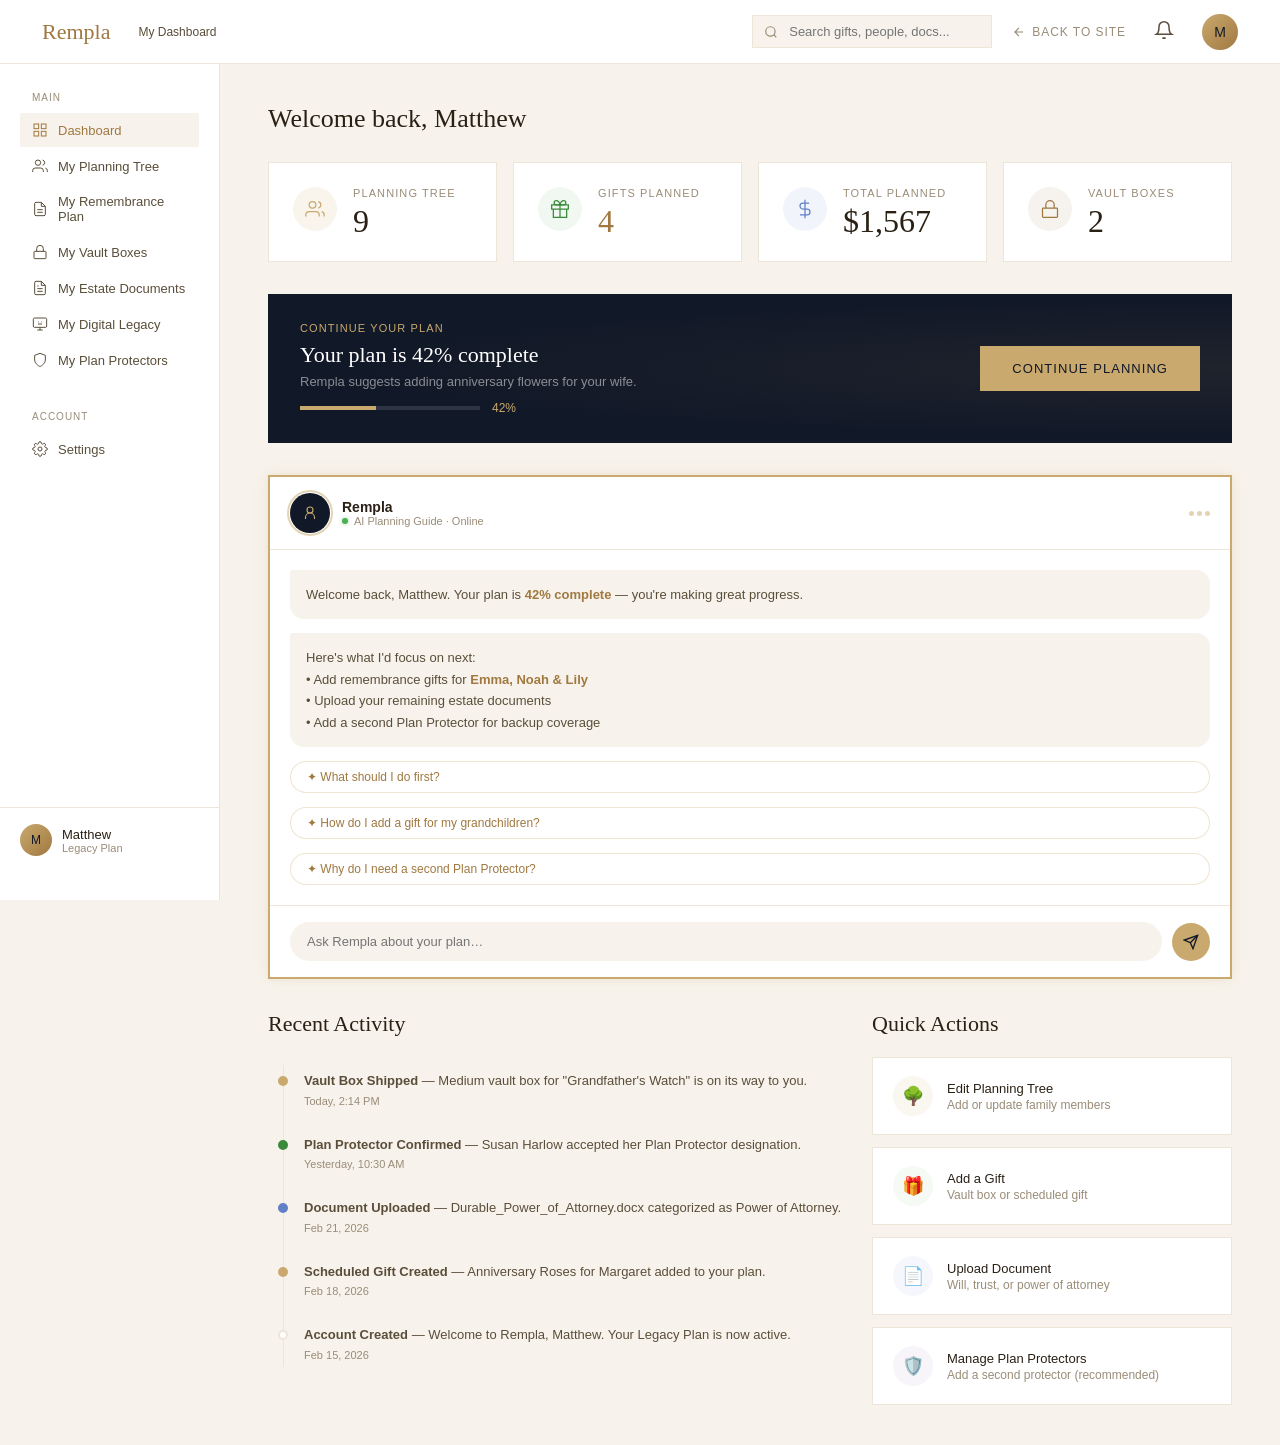
==== commit c4f01115: "Adding Vault Box" ====
--- a/dashboard/index.html
+++ b/dashboard/index.html
@@ -61,7 +61,7 @@
                         <svg viewBox="0 0 24 24"><path d="M14 2H6a2 2 0 00-2 2v16a2 2 0 002 2h12a2 2 0 002-2V8z"></path><polyline points="14 2 14 8 20 8"></polyline><line x1="16" y1="13" x2="8" y2="13"></line><line x1="16" y1="17" x2="8" y2="17"></line></svg>
                         My Remembrance Plan
                     </div>
-                    <div class="sidebar-link" id="sl-vault" onclick="setDashLink('#')">
+                    <div class="sidebar-link" id="sl-vault" onclick="setDashLink('/vault-boxes/')">
                         <svg viewBox="0 0 24 24"><rect x="3" y="11" width="18" height="11" rx="1"></rect><path d="M7 11V7a5 5 0 0110 0v4"></path></svg>
                         My Vault Boxes
                     </div>
--- a/assets/css/main.css
+++ b/assets/css/main.css
@@ -1,3 +1,10 @@
+* {
+  box-sizing: border-box;
+  margin: 0;
+  padding: 0;
+  font-family: "Jost", sans-serif;
+}
+
 a {
   text-decoration: none;
 }
@@ -30,13 +37,6 @@
     opacity: 1;
   }
 }
-* {
-  box-sizing: border-box;
-  margin: 0;
-  padding: 0;
-  font-family: "Jost", sans-serif;
-}
-
 .container {
   width: 100%;
   height: 100%;
@@ -675,23 +675,23 @@
   flex-shrink: 0;
   box-shadow: 0 0 4px rgba(76, 175, 80, 0.5);
 }
-.container .dash-main .rempla-chat .chat-header .chat-header-title .chat-typing-dots {
+.container .dash-main .rempla-chat .chat-typing-dots {
   display: inline-flex;
   gap: 3px;
   margin-left: auto;
   opacity: 0.5;
 }
-.container .dash-main .rempla-chat .chat-header .chat-header-title .chat-typing-dots span {
+.container .dash-main .rempla-chat .chat-typing-dots span {
   width: 5px;
   height: 5px;
   border-radius: 50%;
   background-color: #c9a96e;
   animation: typingBounce 1.4s ease-in-out infinite;
 }
-.container .dash-main .rempla-chat .chat-header .chat-header-title .chat-typing-dots span.chat-typing-dots span:nth-child(2) {
+.container .dash-main .rempla-chat .chat-typing-dots span:nth-child(2) {
   animation-delay: 0.2s;
 }
-.container .dash-main .rempla-chat .chat-header .chat-header-title .chat-typing-dots span.chat-typing-dots span:nth-child(3) {
+.container .dash-main .rempla-chat .chat-typing-dots span:nth-child(3) {
   animation-delay: 0.4s;
 }
 .container .dash-main .rempla-chat .chat-messages {
@@ -1066,10 +1066,10 @@
   background-color: #c9a96e;
   animation: typingBounce 1.4s ease-in-out infinite;
 }
-.tab-with-sidebar .chat-typing-dots span.chat-typing-dots span:nth-child(2) {
+.tab-with-sidebar .chat-typing-dots span:nth-child(2) {
   animation-delay: 0.2s;
 }
-.tab-with-sidebar .chat-typing-dots span.chat-typing-dots span:nth-child(3) {
+.tab-with-sidebar .chat-typing-dots span:nth-child(3) {
   animation-delay: 0.4s;
 }
 
@@ -1398,4 +1398,82 @@
   stroke-width: 1.5;
 }
 
+.vault-stats-grid {
+  display: grid;
+  grid-template-columns: repeat(3, 1fr);
+  gap: 16px;
+  margin-bottom: 24px;
+}
+.vault-stats-grid .vault-stat {
+  background: white;
+  border: 1px solid #ede5d8;
+  padding: 24px;
+  text-align: center;
+  transition: border-color 0.2s, box-shadow 0.2s;
+}
+.vault-stats-grid .vault-stat:hover {
+  border-color: #c9a96e;
+  box-shadow: 0 4px 16px rgba(201, 169, 110, 0.08);
+}
+.vault-stats-grid .vault-stat .vault-stat-value {
+  font-family: "Cormorant Garamond", serif;
+  font-size: 36px;
+  line-height: 1;
+}
+.vault-stats-grid .vault-stat .vault-stat-label {
+  font-size: 11px;
+  letter-spacing: 0.08em;
+  text-transform: uppercase;
+  color: #9a8c78;
+  margin-top: 6px;
+}
+
+.vault-grid {
+  display: grid;
+  grid-template-columns: repeat(3, 1fr);
+  gap: 16px;
+  margin-top: 8px;
+}
+.vault-grid .vault-card {
+  background: white;
+  border: 1px solid #ede5d8;
+  padding: 24px;
+  transition: border-color 0.2s, box-shadow 0.2s;
+}
+.vault-grid .vault-card:hover {
+  border-color: #d4c4ae;
+  box-shadow: 0 4px 16px rgba(0, 0, 0, 0.04);
+}
+.vault-grid .vault-card .vault-card-icon {
+  font-size: 28px;
+  margin-bottom: 14px;
+}
+.vault-grid .vault-card .vault-card-name {
+  font-size: 14px;
+  font-weight: 500;
+  color: #2a2015;
+  margin-bottom: 6px;
+}
+.vault-grid .vault-card .vault-card-detail {
+  font-size: 12px;
+  color: #9a8c78;
+  line-height: 1.5;
+}
+.vault-grid .vault-card .vault-card-tag {
+  margin-top: 14px;
+  font-size: 10px;
+  letter-spacing: 0.08em;
+  text-transform: uppercase;
+  padding: 4px 10px;
+  display: inline-block;
+}
+.vault-grid .vault-card .vault-card-tag.tag-stored {
+  background: rgba(80, 160, 80, 0.1);
+  color: #3a8a3a;
+}
+.vault-grid .vault-card .vault-card-tag.tag-scheduled {
+  background: rgba(201, 169, 110, 0.12);
+  color: #a07840;
+}
+
 /*# sourceMappingURL=main.css.map */
